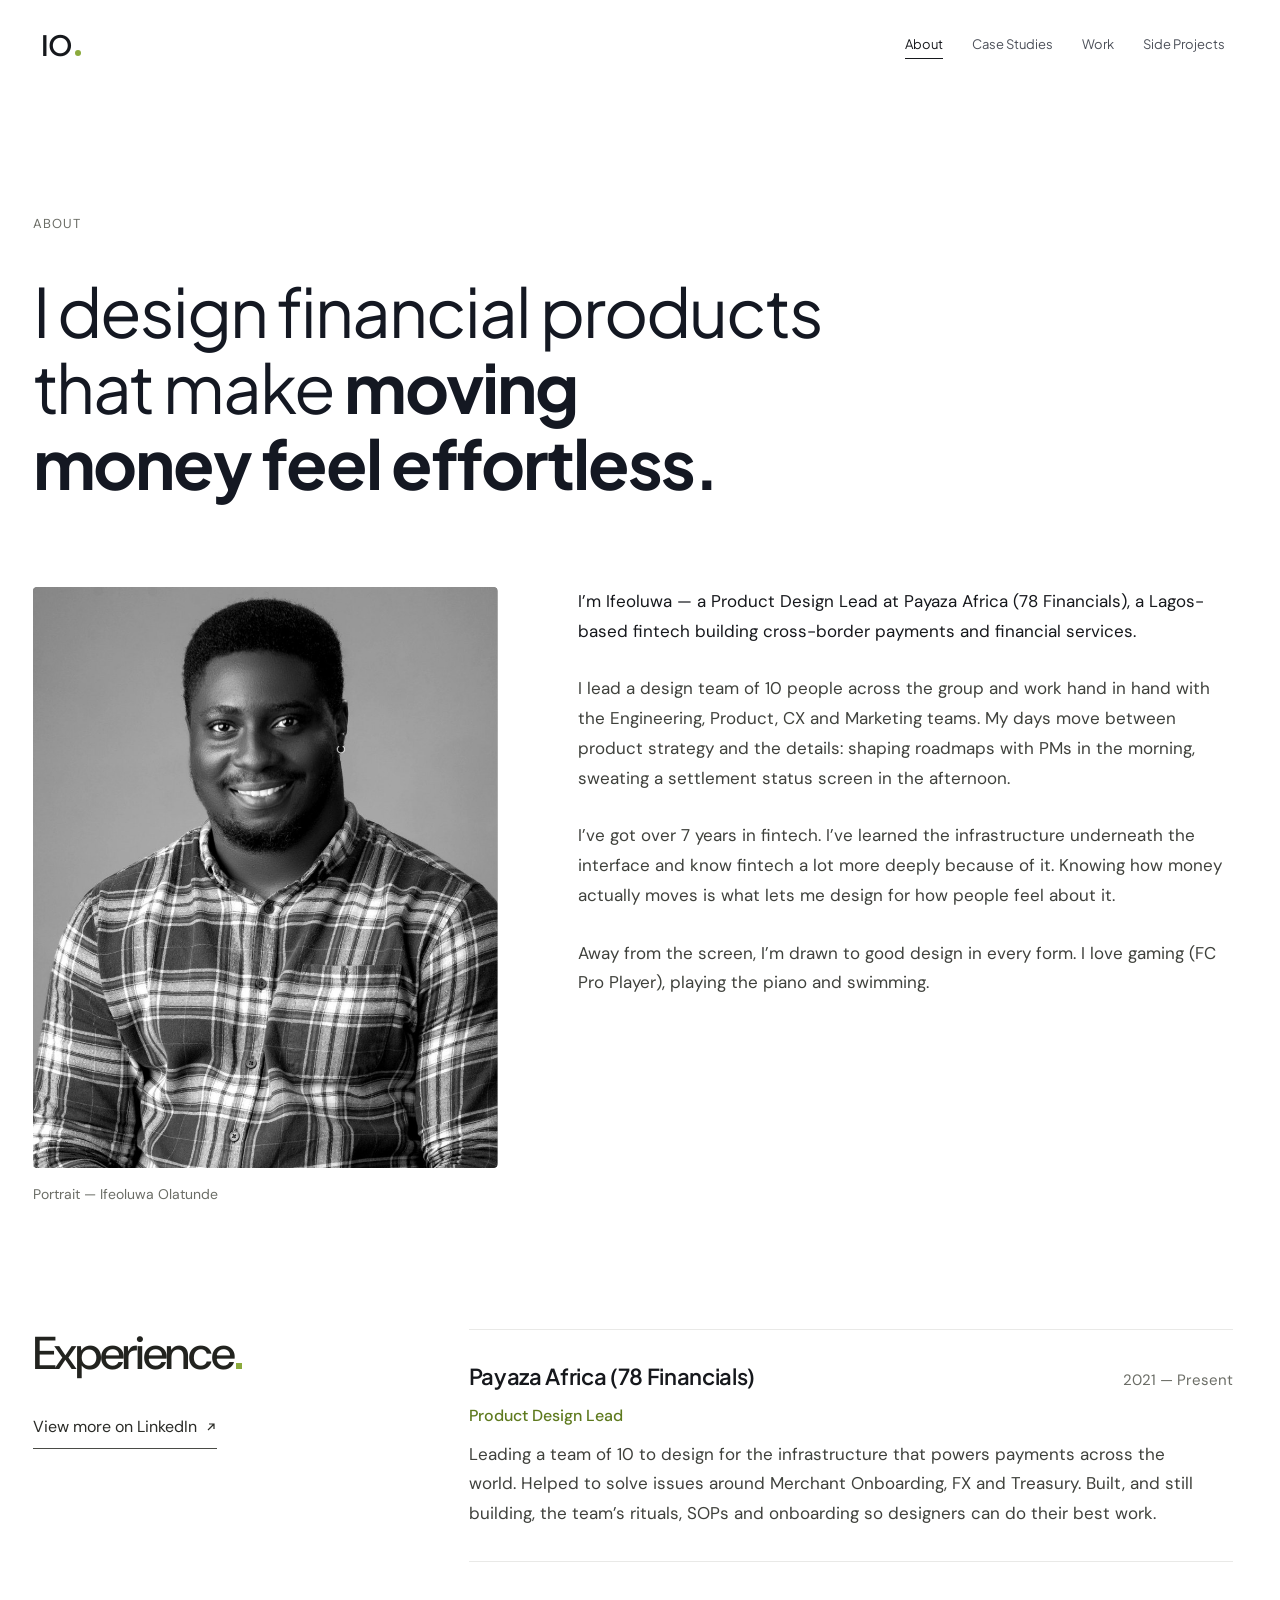
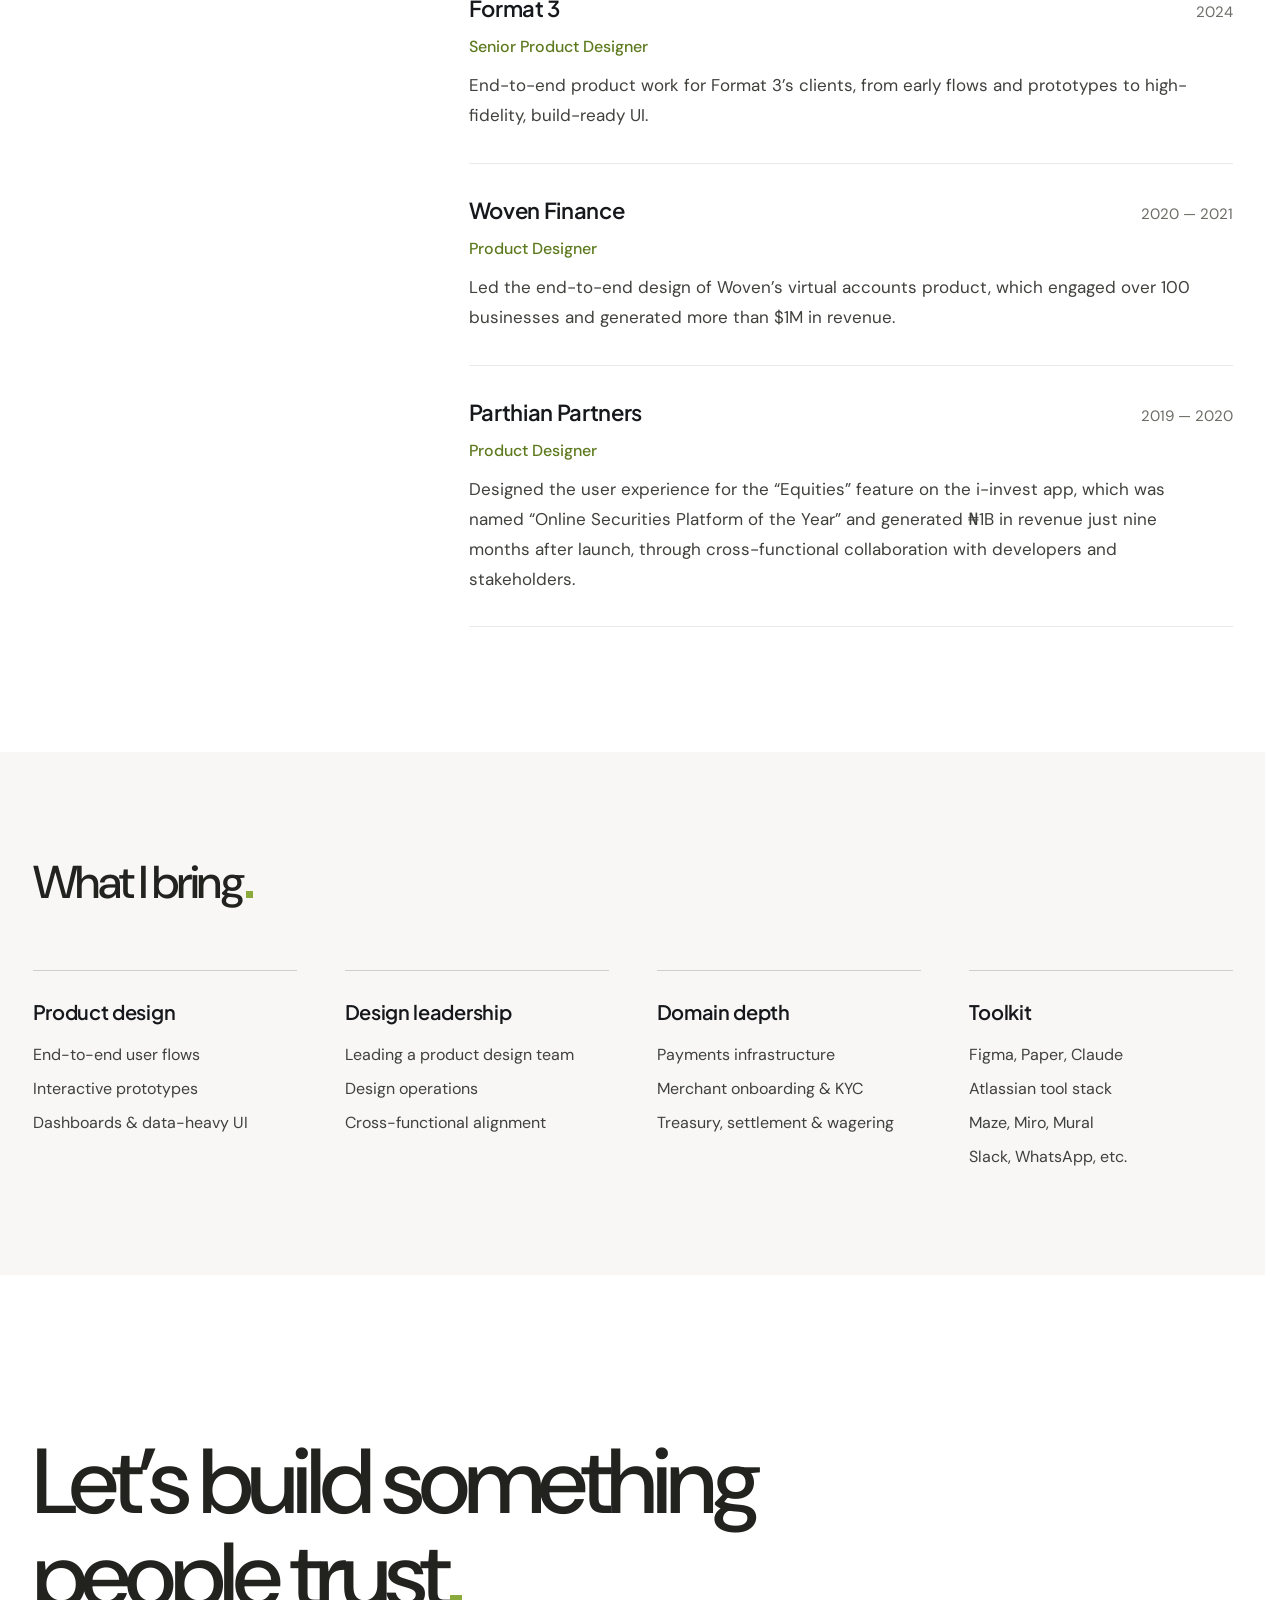
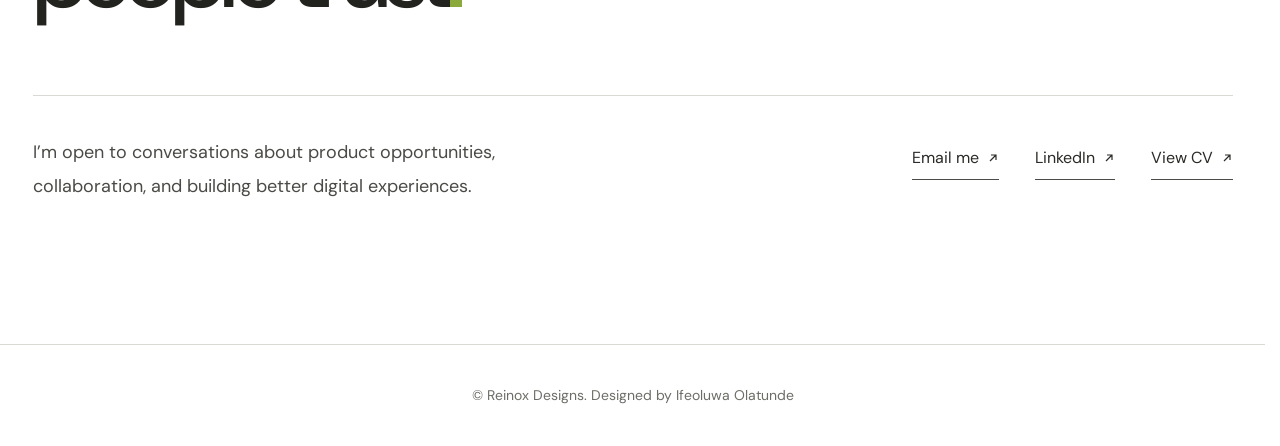
==== about.html @ 4055df5a "Menu icon as SVG so both lines render at the same weight Co-Authored-By: Claude Opus 5.5 <noreply@an" ====
<!doctype html>
<html lang="en">
<head>
<meta charset="utf-8">
<meta name="viewport" content="width=device-width, initial-scale=1, viewport-fit=cover">
<title>About · Ifeoluwa Olatunde</title>
<meta name="description" content="Ifeoluwa Olatunde is a Product Design Lead at Payaza Africa in Lagos, designing payments, onboarding, FX and treasury products.">
<meta name="theme-color" content="#FFFFFF">
<meta property="og:title" content="About · Ifeoluwa Olatunde">
<meta property="og:description" content="Ifeoluwa Olatunde is a Product Design Lead at Payaza Africa in Lagos, designing payments, onboarding, FX and treasury products.">
<link rel="icon" href="data:image/svg+xml,%3Csvg xmlns='http://www.w3.org/2000/svg' viewBox='0 0 64 64'%3E%3Crect width='64' height='64' rx='14' fill='%2316181C'/%3E%3Ctext x='11' y='43' font-family='Arial,sans-serif' font-weight='700' font-size='28' fill='%23FAFAF8'%3EIO%3C/text%3E%3Ccircle cx='52' cy='40' r='4' fill='%238BAA3C'/%3E%3C/svg%3E">
<script src="/assets/pt.js"></script>
<script>
/* Motion is opt-in: the page is fully visible without it. */
(function () {
  var r = document.documentElement;
  if (!(window.matchMedia && matchMedia('(prefers-reduced-motion: reduce)').matches)) r.classList.add('anim');
  setTimeout(function () { if (!r.classList.contains('ready')) r.classList.remove('anim'); }, 6000);
})();
</script>
<link rel="preconnect" href="https://fonts.googleapis.com">
<link rel="stylesheet" href="https://fonts.googleapis.com/css2?family=DM+Sans:opsz,wght@9..40,400;9..40,500;9..40,600&amp;family=Plus+Jakarta+Sans:wght@400;500;600;700&amp;display=swap">
<link rel="stylesheet" href="/assets/site.css">
<link rel="stylesheet" href="/assets/menu.css">
<script src="/assets/links.js" defer></script>
<script src="/assets/site.js" defer></script>
<script src="/assets/menu.js" defer></script>
</head>
<body>
<header class="hdr sec" id="hdr">
  <div class="hdr-in">
    <a class="logo" href="/" aria-label="Ifeoluwa Olatunde, home" data-h style="--i:0">IO<i></i></a>
    <nav class="nav" aria-label="Primary">
      <a href="/about" aria-current="page" data-h style="--i:1">About</a>
      <a href="/case-studies" data-h style="--i:2">Case Studies</a>
      <a href="/#experience" data-h style="--i:3">Work</a>
      <a href="#side-projects" data-soon data-h style="--i:4">Side Projects</a>
    </nav>
    <button class="menu-btn" type="button" aria-label="Open menu" data-h style="--i:5"><svg class="menu-btn-i" viewBox="0 0 22 10" aria-hidden="true"><path class="l1" d="M0 1h22"/><path class="l2" d="M8 9h14"/></svg></button>
  </div>
</header>

<main>
  <section class="page-hero sec" data-r data-hero>
    <div class="wrap">
      <p class="eyebrow r-up">About</p>
      <h1 class="split" style="--d:150ms">I design financial products that make <strong>moving money feel effortless.</strong></h1>
    </div>
  </section>

  <section class="bio sec">
    <div class="wrap bio-in">
      <figure class="portrait" data-r>
        <div class="wipe"><span class="wipe-in"><img data-par src="/assets/portrait.jpg" width="930" height="1162" alt="Black and white portrait of Ifeoluwa Olatunde smiling, wearing a plaid shirt"></span></div>
        <figcaption class="r-up" style="--d:500ms">Portrait — Ifeoluwa Olatunde</figcaption>
      </figure>
      <div class="bio-txt" data-r>
        <p class="r-up" style="--d:100ms">I’m Ifeoluwa — a Product Design Lead at Payaza Africa (78 Financials), a Lagos-based fintech building cross-border payments and financial services.</p>
        <p class="r-up" style="--d:200ms">I lead a design team of 10 people across the group and work hand in hand with the Engineering, Product, CX and Marketing teams. My days move between product strategy and the details: shaping roadmaps with PMs in the morning, sweating a settlement status screen in the afternoon.</p>
        <p class="r-up" style="--d:300ms">I’ve got over 7 years in fintech. I’ve learned the infrastructure underneath the interface and know fintech a lot more deeply because of it. Knowing how money actually moves is what lets me design for how people feel about it.</p>
        <p class="r-up" style="--d:400ms">Away from the screen, I’m drawn to good design in every form. I love gaming (FC Pro Player), playing the piano and swimming.</p>
      </div>
    </div>
  </section>

  <section class="xp sec" id="experience">
    <div class="wrap xp-in" data-r>
      <div class="xp-side">
        <h2 class="title split">Experience<span class="sq pop keep"></span></h2>
        <span class="r-up" style="--d:200ms"><a class="lnk" data-link="linkedin" href="https://www.linkedin.com/" target="_blank" rel="noopener">View more on LinkedIn <span class="arr" aria-hidden="true"><svg viewBox="0 0 12 12" fill="none" stroke="currentColor" stroke-width="1.2"><path d="M3 9L9 3M4 3h5v5"/></svg><svg viewBox="0 0 12 12" fill="none" stroke="currentColor" stroke-width="1.2"><path d="M3 9L9 3M4 3h5v5"/></svg></span></a></span>
      </div>
      <ol class="xp-roles">
        <li class="xp-role"><div class="rule"></div>
          <div class="xp-role-in r-up" style="--d:120ms">
            <div class="xp-head"><h3>Payaza Africa (78 Financials)</h3><time>2021 — Present</time></div>
            <p class="as">Product Design Lead</p>
            <p>Leading a team of 10 to design for the infrastructure that powers payments across the world. Helped to solve issues around Merchant Onboarding, FX and Treasury. Built, and still building, the team’s rituals, SOPs and onboarding so designers can do their best work.</p>
          </div>
        </li>
        <li class="xp-role"><div class="rule" style="--d:110ms"></div>
          <div class="xp-role-in r-up" style="--d:230ms">
            <div class="xp-head"><h3>Format 3</h3><time>2024</time></div>
            <p class="as">Senior Product Designer</p>
            <p>End-to-end product work for Format 3’s clients, from early flows and prototypes to high-fidelity, build-ready UI.</p>
          </div>
        </li>
        <li class="xp-role"><div class="rule" style="--d:220ms"></div>
          <div class="xp-role-in r-up" style="--d:340ms">
            <div class="xp-head"><h3>Woven Finance</h3><time>2020 — 2021</time></div>
            <p class="as">Product Designer</p>
            <p>Led the end-to-end design of Woven’s virtual accounts product, which engaged over 100 businesses and generated more than $1M in revenue.</p>
          </div>
        </li>
        <li class="xp-role"><div class="rule" style="--d:330ms"></div>
          <div class="xp-role-in r-up" style="--d:450ms">
            <div class="xp-head"><h3>Parthian Partners</h3><time>2019 — 2020</time></div>
            <p class="as">Product Designer</p>
            <p>Designed the user experience for the “Equities” feature on the i-invest app, which was named “Online Securities Platform of the Year” and generated ₦1B in revenue just nine months after launch, through cross-functional collaboration with developers and stakeholders.</p>
          </div>
          <div class="rule" style="--d:440ms"></div>
        </li>
      </ol>
    </div>
  </section>

  <section class="bring sec">
    <div class="wrap bring-in">
      <div data-r><h2 class="title split">What I bring<span class="sq pop keep"></span></h2></div>
      <div class="bring-grid" data-r>
        <div class="bring-col">
          <div class="rule"></div>
          <h3 class="r-up" style="--d:150ms">Product design</h3>
          <ul class="r-up" style="--d:220ms"><li>End-to-end user flows</li><li>Interactive prototypes</li><li>Dashboards &amp; data-heavy UI</li></ul>
        </div>
        <div class="bring-col">
          <div class="rule" style="--d:120ms"></div>
          <h3 class="r-up" style="--d:270ms">Design leadership</h3>
          <ul class="r-up" style="--d:340ms"><li>Leading a product design team</li><li>Design operations</li><li>Cross-functional alignment</li></ul>
        </div>
        <div class="bring-col">
          <div class="rule" style="--d:240ms"></div>
          <h3 class="r-up" style="--d:390ms">Domain depth</h3>
          <ul class="r-up" style="--d:460ms"><li>Payments infrastructure</li><li>Merchant onboarding &amp; KYC</li><li>Treasury, settlement &amp; wagering</li></ul>
        </div>
        <div class="bring-col">
          <div class="rule" style="--d:360ms"></div>
          <h3 class="r-up" style="--d:510ms">Toolkit</h3>
          <ul class="r-up" style="--d:580ms"><li>Figma, Paper, Claude</li><li>Atlassian tool stack</li><li>Maze, Miro, Mural</li><li>Slack, WhatsApp, etc.</li></ul>
        </div>
      </div>
    </div>
  </section>
</main>

<footer>
  <section class="foot sec" id="contact" data-r>
    <div class="wrap">
      <h2 class="split">Let’s build something people trust<span class="sq pop keep" style="--d:700ms"></span></h2>
      <div class="rule" style="--d:300ms"></div>
      <div class="foot-row">
        <p class="r-up" style="--d:450ms">I’m open to conversations about product opportunities, collaboration, and building better digital experiences.</p>
        <div class="foot-links">
          <span class="r-up" style="--d:520ms"><a class="lnk" data-link="email" href="#contact">Email me <span class="arr" aria-hidden="true"><svg viewBox="0 0 12 12" fill="none" stroke="currentColor" stroke-width="1.2"><path d="M3 9L9 3M4 3h5v5"/></svg><svg viewBox="0 0 12 12" fill="none" stroke="currentColor" stroke-width="1.2"><path d="M3 9L9 3M4 3h5v5"/></svg></span></a></span>
          <span class="r-up" style="--d:590ms"><a class="lnk" data-link="linkedin" href="https://www.linkedin.com/" target="_blank" rel="noopener">LinkedIn <span class="arr" aria-hidden="true"><svg viewBox="0 0 12 12" fill="none" stroke="currentColor" stroke-width="1.2"><path d="M3 9L9 3M4 3h5v5"/></svg><svg viewBox="0 0 12 12" fill="none" stroke="currentColor" stroke-width="1.2"><path d="M3 9L9 3M4 3h5v5"/></svg></span></a></span>
          <span class="r-up" style="--d:660ms"><a class="lnk" data-link="cv" href="#contact">View CV <span class="arr" aria-hidden="true"><svg viewBox="0 0 12 12" fill="none" stroke="currentColor" stroke-width="1.2"><path d="M3 9L9 3M4 3h5v5"/></svg><svg viewBox="0 0 12 12" fill="none" stroke="currentColor" stroke-width="1.2"><path d="M3 9L9 3M4 3h5v5"/></svg></span></a></span>
        </div>
      </div>
    </div>
  </section>
  <p class="credit sec">© Reinox Designs. Designed by Ifeoluwa Olatunde</p>
</footer>

<div class="cursor" id="cursor" aria-hidden="true"><span></span></div>
<div class="toast" id="toast" role="status" aria-live="polite"></div>
</body>
</html>
---- assets/site.css ----
/* Shared styles for the inner pages (About, Case studies, case study pages).
   Same tokens, type and motion language as the home page. */
:root {
  --bg: #FFFFFF;
  --band: #F8F7F5;
  --band-warm: #F1F0EB;
  --ink: #16181C;
  --ink-hero: #141822;
  --ink-title: #22231F;
  --body: #3F413C;
  --body-soft: #4A4B46;
  --muted: #6B6D66;
  --quiet: #8A8C85;
  --nav: #4B4F58;
  --link: #2A2B27;
  --rule: #DEDDD8;
  --rule-faint: #EEEDEA;
  --rule-soft: #E9E9E7;
  --rule-band: #CFCEC8;
  --rule-foot: #DAD9D4;
  --accent: #8BAA3C;
  --accent-ink: #5E7A1E;
  --on-ink: #FAFAF8;
  --dark: #1C1D1A;
  --dark-text: #F3F2EC;
  --dark-muted: #B7B6AF;
  --dark-accent: #C9D8A0;

  --f-display: 'Plus Jakarta Sans', 'Helvetica Neue', Arial, sans-serif;
  --f-text: 'DM Sans', 'Helvetica Neue', Arial, sans-serif;

  --expo: cubic-bezier(.16, 1, .3, 1);
  --inout: cubic-bezier(.76, 0, .24, 1);
  --g: 16px;
  color-scheme: light;
}
@media (min-width: 720px) { :root { --g: 32px; } }

:root { padding-top: env(safe-area-inset-top, 0px); padding-bottom: env(safe-area-inset-bottom, 0px); }
*, *::before, *::after { box-sizing: border-box; }
html { scroll-behavior: smooth; scrollbar-gutter: stable; }
body {
  margin: 0;
  background: var(--bg);
  color: var(--ink);
  font-family: var(--f-text);
  font-size: 16px;
  line-height: 1.5;
  -webkit-font-smoothing: antialiased;
  text-rendering: optimizeLegibility;
}
body::before {
  content: ""; position: fixed; inset: 0 0 auto; height: env(safe-area-inset-top, 0px);
  z-index: 30; background: var(--bg);
}
img { max-width: 100%; }
[hidden] { display: none !important; }
a { color: inherit; text-decoration: none; }
p, h1, h2, h3, h4, ol, ul, figure, blockquote { margin: 0; }
ol, ul { padding: 0; list-style: none; }
:focus-visible { outline: 2px solid var(--accent-ink); outline-offset: 4px; border-radius: 2px; }

.sec {
  padding-left: max(var(--g), env(safe-area-inset-left, 0px));
  padding-right: max(var(--g), env(safe-area-inset-right, 0px));
}
.wrap { max-width: 1200px; margin-inline: auto; }
.eyebrow { font-size: 13px; letter-spacing: .08em; text-transform: uppercase; color: var(--muted); }
.sq { display: inline-block; width: .14em; height: .14em; margin-left: .05em; background: var(--accent); }

/* ───────── Reveal system (only when motion is on) ───────── */
.r-up { transition: opacity .9s ease var(--d, 0ms), transform 1.1s var(--expo) var(--d, 0ms); }
html.anim [data-r]:not(.in) .r-up,
html.anim .r-up[data-r]:not(.in) { opacity: 0; transform: translateY(28px); }

.rule { height: 1px; background: var(--rule); transform-origin: 0 50%; transition: transform 1.3s var(--inout) var(--d, 0ms); }
html.anim [data-r]:not(.in) .rule,
html.anim .rule[data-r]:not(.in) { transform: scaleX(0); }

.w { display: inline-block; overflow: hidden; vertical-align: top; padding: 0 .07em .16em 0; margin: 0 -.07em -.16em 0; }
.wi { display: inline-block; transition: transform 1.15s var(--expo); transition-delay: calc(var(--l, 0) * var(--st, 90ms) + var(--d, 0ms)); }
html.anim [data-r]:not(.in) .wi { transform: translateY(115%); }
.wi .sq { vertical-align: baseline; }

.pop { transition: transform .7s var(--expo) var(--d, 600ms); }
html.anim [data-r]:not(.in) .pop { transform: scale(0) rotate(-90deg); }

/* images wipe open from the top, then drift slightly as you scroll */
.wipe { position: relative; overflow: hidden; border-radius: 4px; clip-path: inset(0 0 0 0 round 4px); transition: clip-path 1.3s var(--inout) var(--d, 0ms); }
.wipe > .wipe-in { display: block; transition: transform 1.6s var(--expo) var(--d, 0ms); }
.wipe img { display: block; width: 100%; height: auto; }
html.anim [data-r]:not(.in) .wipe, html.anim .wipe[data-r]:not(.in) { clip-path: inset(0 0 100% 0 round 4px); }
html.anim [data-r]:not(.in) .wipe > .wipe-in, html.anim .wipe[data-r]:not(.in) > .wipe-in { transform: scale(1.12); }

/* ───────── Links ───────── */
.lnk {
  position: relative; display: inline-flex; align-items: center; gap: 8px;
  padding: 10px 0; font-size: 16px; color: var(--link);
}
.lnk::after {
  content: ""; position: absolute; left: 0; right: 0; bottom: 0; height: 1px;
  background: #4A4B46; transform-origin: 100% 50%;
}
.arr { position: relative; display: inline-block; width: 12px; height: 12px; overflow: hidden; flex: none; }
.arr svg { position: absolute; inset: 0; width: 12px; height: 12px; transition: transform .45s var(--expo); }
.arr svg + svg { transform: translate(-110%, 110%); }
@media (hover: hover) {
  .lnk:hover::after { animation: redraw .7s var(--inout); }
  .lnk:hover .arr svg:first-child { transform: translate(110%, -110%); }
  .lnk:hover .arr svg + svg { transform: none; }
}
@keyframes redraw {
  0% { transform: scaleX(1); transform-origin: 100% 50%; }
  45% { transform: scaleX(0); transform-origin: 100% 50%; }
  46% { transform: scaleX(0); transform-origin: 0 50%; }
  100% { transform: scaleX(1); transform-origin: 0 50%; }
}
.back { display: inline-flex; align-items: center; gap: 8px; padding: 10px 0; font-size: 15px; color: var(--body-soft); transition: color .3s; }
.back svg { width: 14px; height: 14px; transition: transform .5s var(--expo); }
.back:hover { color: var(--ink); }
.back:hover svg { transform: translateX(-4px); }

/* ───────── Header ───────── */
.hdr {
  position: sticky; top: env(safe-area-inset-top, 0px); z-index: 20;
  background: var(--bg); transition: transform .6s var(--expo), box-shadow .4s ease;
}
.hdr.is-floating { box-shadow: 0 1px 0 var(--rule-faint), 0 12px 32px -20px rgba(22, 24, 28, .18); }
.hdr.is-hidden { transform: translateY(-102%); }
.hdr-in {
  max-width: 1184px; margin-inline: auto; padding-block: 20px;
  display: flex; align-items: center; justify-content: space-between; gap: 12px 24px;
}
.logo {
  display: inline-flex; align-items: baseline; gap: 3px; padding: 8px 0;
  font: 600 28px/1.2 var(--f-display); letter-spacing: -.02em; color: var(--ink);
}
.logo i { width: 6px; height: 6px; border-radius: 50%; background: var(--accent); transition: transform .5s var(--expo); }
.logo:hover i { transform: scale(1.7); }
.nav { display: flex; gap: clamp(14px, 2.25vw, 32px); font: 400 13px/1.5 var(--f-display); }
.nav a { position: relative; padding: 12px 0; color: var(--nav); transition: color .3s; }
.nav a::after {
  content: ""; position: absolute; left: 0; right: 0; bottom: 8px; height: 1px; background: var(--ink);
  transform: scaleX(0); transform-origin: 100% 50%; transition: transform .5s var(--expo);
}
.nav a:hover, .nav a[aria-current] { color: var(--ink); }
.nav a:hover::after, .nav a[aria-current]::after { transform: scaleX(1); transform-origin: 0 50%; }
html.anim .hdr [data-h] { opacity: 0; transform: translateY(-14px); }
html.anim.ready .hdr [data-h] {
  opacity: 1; transform: none;
  transition: opacity .8s ease calc(var(--i) * 70ms + 200ms), transform 1s var(--expo) calc(var(--i) * 70ms + 200ms), color .3s;
}

/* ───────── Shared page pieces ───────── */
.page-hero { padding-block: clamp(72px, 9.7vw, 140px) clamp(56px, 6.7vw, 96px); }
.page-hero h1 {
  max-width: 1040px; margin-top: 40px;
  font: 400 clamp(40px, 5.3vw, 76px)/1.12 var(--f-display); letter-spacing: -.03em; color: var(--ink-hero); text-wrap: balance;
}
.page-hero h1 strong { font-weight: 700; }

.title { font: 500 clamp(36px, 3.6vw, 52px)/1.05 var(--f-text); letter-spacing: -.05em; color: var(--ink-title); }

.two { display: flex; flex-wrap: wrap; gap: 24px 64px; }
.two > .lab { flex: 1 1 260px; max-width: 340px; display: flex; flex-direction: column; gap: 12px; }
.two > .con { flex: 1 1 560px; max-width: 796px; min-width: 0; margin-left: auto; display: flex; flex-direction: column; gap: 28px; }
.lab .n { font-size: 14px; color: var(--muted); }
.lab h2 { font: 500 clamp(26px, 2.25vw, 32px)/1.12 var(--f-text); letter-spacing: -.035em; color: var(--ink-title); }
.lab .sub { font-size: 15px; color: var(--muted); }
.lead { font: 400 clamp(23px, 2.25vw, 32px)/1.32 var(--f-display); letter-spacing: -.025em; color: var(--ink); text-wrap: pretty; }
.lead strong { font-weight: 700; }
.lead.big { font-size: clamp(28px, 2.8vw, 40px); line-height: 1.22; }
.lead.mid { font-size: clamp(22px, 1.95vw, 28px); }
.copy { font-size: clamp(17px, 1.32vw, 19px); line-height: 1.72; color: var(--body); text-wrap: pretty; }

/* ───────── Footer ───────── */
.foot { padding-block: clamp(110px, 12.5vw, 180px) clamp(96px, 11vw, 160px); scroll-margin-top: 0; }
.foot h2 { max-width: 15ch; font: 500 clamp(44px, 7.2vw, 104px)/1.02 var(--f-text); letter-spacing: -.055em; color: var(--ink-title); text-wrap: balance; --st: 70ms; }
.foot h2 .sq { width: .13em; height: .13em; }
.foot .rule { background: var(--rule-foot); margin-top: 72px; }
.foot-row { display: flex; flex-wrap: wrap; justify-content: space-between; gap: 28px 32px; padding-top: 40px; }
.foot-row > p { max-width: 500px; font-size: 18px; line-height: 1.85; color: var(--body-soft); }
.foot-links { display: flex; flex-wrap: wrap; align-items: flex-start; gap: 8px 36px; }
.credit { border-top: 1px solid var(--rule-foot); padding-block: 40px; text-align: center; font-size: 14px; color: var(--muted); }

/* ───────── Cursor badge, toast, lightbox ───────── */
.cursor {
  position: fixed; left: 0; top: 0; z-index: 40; pointer-events: none;
  width: 92px; height: 92px; margin: -46px 0 0 -46px; border-radius: 50%;
  display: grid; place-items: center; text-align: center; padding: 10px;
  background: var(--ink); color: var(--on-ink); font-size: 13px; line-height: 1.2; letter-spacing: .01em;
  transform: translate3d(var(--x, -200px), var(--y, -200px), 0) scale(var(--s, 0));
  will-change: transform;
}
@media not (hover: hover) { .cursor { display: none; } }
.toast {
  position: fixed; left: 50%; bottom: calc(28px + env(safe-area-inset-bottom, 0px)); z-index: 50;
  padding: 12px 18px; border-radius: 999px; background: var(--ink); color: var(--on-ink); font-size: 14px; white-space: nowrap;
  transform: translate(-50%, 24px); opacity: 0; pointer-events: none;
  transition: transform .6s var(--expo), opacity .4s ease;
}
.toast.on { transform: translate(-50%, 0); opacity: 1; }

[data-zoom] { cursor: zoom-in; }
.lb {
  position: fixed; inset: 0; z-index: 90; display: grid; place-items: center; padding: max(16px, 4vw);
  background: rgba(20, 13, 31, 0); cursor: zoom-out; transition: background .5s ease;
}
.lb.on { background: rgba(20, 13, 31, .9); }
.lb img { display: block; max-width: 100%; max-height: 100%; width: auto; height: auto; border-radius: 4px; box-shadow: 0 40px 80px -30px rgba(0, 0, 0, .5); }
.lb-x {
  position: fixed; top: max(16px, env(safe-area-inset-top, 0px)); right: 16px; width: 44px; height: 44px; border: 0; border-radius: 50%;
  background: rgba(255, 255, 255, .12); color: #fff; cursor: pointer; display: grid; place-items: center; opacity: 0; transition: opacity .4s ease .2s;
}
.lb.on .lb-x { opacity: 1; }

/* ───────── About ───────── */
.bio { padding-bottom: clamp(88px, 9.7vw, 140px); }
.bio-in { display: flex; flex-wrap: wrap; align-items: flex-start; gap: 48px 80px; }
.portrait { flex: 0 1 465px; min-width: 0; display: flex; flex-direction: column; gap: 16px; }
.portrait .wipe { aspect-ratio: 465 / 581; background: #8E8E8E; }
.portrait .wipe-in { height: 100%; }
.portrait .wipe img { height: 100%; object-fit: cover; transform: translate3d(0, var(--py, 0px), 0) scale(1.06); will-change: transform; }
.portrait figcaption { font-size: 14px; color: var(--muted); }
.bio-txt { flex: 1 1 420px; max-width: 655px; min-width: 0; display: flex; flex-direction: column; gap: 28px; }
.bio-txt p { font-size: clamp(17px, 1.32vw, 19px); line-height: 1.75; color: var(--body); text-wrap: pretty; }
.bio-txt p:first-child { color: var(--ink); }

.xp { padding-bottom: clamp(88px, 9.7vw, 140px); }
.xp-in { display: flex; flex-wrap: wrap; gap: 32px 64px; }
.xp-side { flex: 1 1 300px; max-width: 372px; display: flex; flex-direction: column; align-items: flex-start; gap: 28px; }
.xp-roles { flex: 2 1 560px; min-width: 0; max-width: 764px; margin-left: auto; }
.xp-role .rule { background: var(--rule-soft); }
.xp-role-in { display: flex; flex-direction: column; gap: 12px; padding-block: 32px; }
.xp-head { display: flex; flex-wrap: wrap; align-items: baseline; justify-content: space-between; gap: 4px 24px; }
.xp-head h3 { font: 600 22px/1.3 var(--f-display); letter-spacing: -.015em; color: var(--ink); transition: transform .6s var(--expo); }
.xp-head time { font-size: 15px; color: var(--muted); font-variant-numeric: tabular-nums; transition: color .3s; }
.xp-role .as { font-size: 16px; font-weight: 500; color: var(--accent-ink); }
.xp-role p:last-child { font-size: 17px; line-height: 1.75; color: var(--body); max-width: 62ch; }
@media (hover: hover) {
  .xp-role:hover .xp-head h3 { transform: translateX(8px); }
  .xp-role:hover time { color: var(--ink); }
}

.bring { background: var(--band); padding-block: clamp(88px, 8.3vw, 120px); }
.bring-in { display: flex; flex-direction: column; gap: 64px; }
.bring-grid { display: grid; grid-template-columns: repeat(auto-fit, minmax(220px, 1fr)); gap: 40px 48px; }
.bring-col { position: relative; display: flex; flex-direction: column; gap: 18px; }
.bring-col .rule { background: var(--rule-band); margin-bottom: 10px; }
.bring-col::before {
  content: ""; position: absolute; left: 0; top: 0; width: 100%; height: 1px; background: var(--ink); z-index: 1;
  transform: scaleX(0); transform-origin: 100% 50%; transition: transform .7s var(--expo);
}
@media (hover: hover) { .bring-col:hover::before { transform: scaleX(1); transform-origin: 0 50%; } }
.bring-col h3 { font: 600 20px/1.3 var(--f-display); letter-spacing: -.015em; }
.bring-col ul { display: flex; flex-direction: column; gap: 10px; font-size: 16px; color: var(--body); }

/* ───────── Case studies index ───────── */
.cs-title { padding-block: clamp(72px, 9.7vw, 140px) clamp(48px, 6.7vw, 96px); }
.cs-title-in { display: flex; flex-wrap: wrap; align-items: flex-end; justify-content: space-between; gap: 28px 64px; }
.cs-title h1 { font: 500 clamp(56px, 8.9vw, 128px)/.95 var(--f-text); letter-spacing: -.06em; color: var(--ink-title); }
.cs-title h1 .sq { width: .13em; height: .13em; }
.cs-title-in > p { flex: 0 1 420px; max-width: 460px; font-size: 18px; line-height: 1.7; color: var(--body-soft); padding-bottom: .6em; }

.cs-list { padding-bottom: 80px; }
.cs-item { padding-bottom: 72px; }
.cs-item > .rule { margin-bottom: 48px; }
.cs-vis { position: relative; display: block; aspect-ratio: 1200 / 460; background: var(--tint, #EEE); }
.cs-vis img { width: 100%; height: 100%; object-fit: cover; transform: translate3d(0, var(--py, 0px), 0) scale(1.06); will-change: transform; }
.cs-vis .wipe-in { height: 100%; }
@media (hover: hover) { .cs-vis:hover > .wipe-in { transform: scale(1.035); } }
.cs-row { display: flex; flex-wrap: wrap; gap: 24px 64px; padding-top: 40px; }
.cs-num { flex: 0 0 auto; width: 64px; font: 400 18px/1.5 var(--f-display); color: var(--muted); }
.cs-main { flex: 1 1 420px; max-width: 667px; min-width: 0; display: flex; flex-direction: column; align-items: flex-start; gap: 16px; }
.cs-main h2 { font: 600 clamp(28px, 2.8vw, 40px)/1.15 var(--f-display); letter-spacing: -.03em; color: var(--ink); text-wrap: balance; }
.cs-main h2 a { background: linear-gradient(currentColor, currentColor) 0 100% / 0 1px no-repeat; transition: background-size .6s var(--expo); }
.cs-item:hover .cs-main h2 a { background-size: 100% 1px; }
.cs-main > p { font-size: 17px; line-height: 1.75; color: var(--body); max-width: 60ch; }
.cs-main > span { padding-top: 8px; }
.meta { display: grid; grid-template-columns: repeat(2, minmax(0, 1fr)); gap: 20px 24px; flex: 0 1 341px; min-width: 0; margin-left: auto; align-content: start; }
.meta div { display: flex; flex-direction: column; gap: 4px; font-size: 15px; }
.meta dt { color: var(--muted); }
.meta dd { margin: 0; color: var(--ink); }
@media (max-width: 899px) { .cs-num { width: auto; flex-basis: 100%; } .meta { margin-left: 0; flex-basis: 100%; grid-template-columns: repeat(auto-fit, minmax(140px, 1fr)); } }

/* ───────── Case study pages ───────── */
.cs-hero { padding-block: 72px; }
.cs-hero-in { display: flex; flex-direction: column; gap: 40px; }
.cs-hero-txt { display: flex; flex-direction: column; gap: 40px; padding-top: 40px; }
.cs-hero h1 { max-width: 20ch; font: 400 clamp(38px, 5vw, 72px)/1.12 var(--f-display); letter-spacing: -.03em; color: var(--ink-hero); text-wrap: balance; }
.cs-hero h1 strong { font-weight: 700; }
.cs-meta { display: grid; grid-template-columns: repeat(4, minmax(0, 1fr)); gap: 24px 48px; padding-top: 32px; }
.cs-meta div { display: flex; flex-direction: column; gap: 6px; }
.cs-meta dt { font-size: 14px; color: var(--muted); }
.cs-meta dd { margin: 0; font-size: 16px; line-height: 1.6; color: var(--ink); }
@media (max-width: 899px) { .cs-meta { grid-template-columns: repeat(2, minmax(0, 1fr)); } }

.blk { padding-block: 0 clamp(80px, 8.3vw, 120px); }
.blk.band { background: var(--band-warm); padding-block: clamp(80px, 8.3vw, 120px); }
.blk.pad-top { padding-top: clamp(80px, 8.3vw, 120px); }
.blk-in { display: flex; flex-direction: column; gap: clamp(40px, 4vw, 56px); }
.blk-in.wide-gap { gap: clamp(48px, 5vw, 80px); }

figure.fig { display: flex; flex-direction: column; gap: 24px; }
figure.fig figcaption { max-width: 680px; font-size: 17px; line-height: 1.7; color: var(--body-soft); }
figure.fig .wipe { background: #140D1F; }
.figs-2 { display: grid; grid-template-columns: repeat(2, minmax(0, 1fr)); gap: 48px 32px; align-items: start; }
@media (max-width: 760px) { .figs-2 { grid-template-columns: 1fr; } }

/* numbers */
.nums { display: flex; flex-direction: column; gap: 16px; padding-top: 24px; }
.num-row { display: flex; flex-wrap: wrap; align-items: center; justify-content: space-between; gap: 16px 32px; padding-block: 24px; }
.num-row .rule { flex-basis: 100%; }
.num { display: flex; flex-direction: column; gap: 8px; }
.num b { font: 600 clamp(44px, 3.9vw, 56px)/1 var(--f-display); letter-spacing: -.035em; color: var(--ink); font-variant-numeric: tabular-nums; }
.num span { font-size: 15px; color: var(--body-soft); }
.flags { display: flex; }
.flags img { width: 256px; height: 40px; }
.nums-list > li > .rule { background: var(--rule-soft); }

/* dark callouts */
.hmw { display: flex; flex-direction: column; gap: 12px; padding: 32px 36px; border-radius: 4px; background: var(--dark); }
.hmw p:first-child { font-size: 13px; color: var(--dark-accent); letter-spacing: .02em; }
.hmw p:last-child { font: 400 clamp(19px, 1.55vw, 22px)/1.45 var(--f-display); letter-spacing: -.01em; color: var(--dark-text); }

.quote { max-width: 1000px; font: 400 clamp(28px, 2.8vw, 40px)/1.3 var(--f-display); letter-spacing: -.03em; color: var(--ink); text-wrap: balance; }
.quote strong { font-weight: 700; }

/* settlement lifecycle (hero visual) */
.life { display: flex; flex-direction: column; gap: 56px; padding: clamp(32px, 5.6vw, 80px); border-radius: 4px; background: #140D1F; color: #EDE6F7; }
.life > p { font-size: 13px; color: #B9AACF; letter-spacing: .02em; }
.life > p:last-child { max-width: 640px; font-size: 17px; line-height: 1.7; letter-spacing: 0; }
.states { display: flex; flex-wrap: wrap; align-items: center; gap: 16px; }
.st {
  position: relative; padding: 14px 22px; border-radius: 999px; border: 1px solid #5B4A75;
  font: 600 clamp(17px, 1.7vw, 24px)/1.15 var(--f-display); letter-spacing: -.02em; color: #EDE6F7;
  transition: background-color .6s var(--expo), color .6s var(--expo), border-color .6s var(--expo), transform .6s var(--expo);
}
.st.done { background: #2A1D3D; border-color: #2A1D3D; }
.st.on { background: #EDE6F7; border-color: #EDE6F7; color: #140D1F; transform: scale(1.04); }
.st.end.on, .st.end.done { background: #9BE07A; border-color: #9BE07A; color: #140D1F; }
.link-l { position: relative; flex: 0 1 48px; min-width: 16px; height: 1px; background: #5B4A75; overflow: hidden; }
.link-l::after { content: ""; position: absolute; inset: 0; background: #EDE6F7; transform: scaleX(0); transform-origin: 0 50%; transition: transform .7s var(--inout); }
.link-l.done::after { transform: none; }
@media (max-width: 640px) { .link-l { display: none; } .states { gap: 10px; } }

/* state model */
.model { display: flex; flex-direction: column; gap: 12px; }
.model-states { display: grid; grid-template-columns: repeat(4, minmax(0, 1fr)); gap: 12px; }
@media (max-width: 899px) { .model-states { grid-template-columns: repeat(2, minmax(0, 1fr)); } }
@media (max-width: 520px) { .model-states { grid-template-columns: 1fr; } }
.mcard {
  display: flex; flex-direction: column; gap: 10px; padding: 24px; border-radius: 4px; background: #FFFFFF; border: 1px solid var(--rule-faint);
  transition: transform .6s var(--expo), box-shadow .6s var(--expo);
}
@media (hover: hover) { .mcard:hover { transform: translateY(-4px); box-shadow: 0 24px 40px -28px rgba(22, 24, 28, .3); } }
.mcard .top { display: flex; justify-content: space-between; align-items: center; font-size: 13px; color: var(--muted); }
.mcard .top svg { width: 20px; height: 20px; color: var(--muted); }
.mcard h3 { font: 600 22px/1.25 var(--f-display); letter-spacing: -.02em; color: var(--ink); }
.mcard p { font-size: 15px; line-height: 1.6; color: var(--body-soft); }
.mcard.fin { background: #E9EDDF; border-color: #E9EDDF; }
.mcard.fin .top, .mcard.fin .top svg { color: #4E5B2A; }
.mcard.fin h3 { color: #2A3412; }
.mcard.fin p { color: #3F4A22; }
.exc { display: flex; flex-wrap: wrap; align-items: center; gap: 12px 20px; padding: 20px 24px; border-radius: 4px; background: #F6EBE0; color: #5A2A12; }
.exc h3 { font: 600 17px/1.3 var(--f-display); }
.exc ul { display: flex; flex-wrap: wrap; gap: 8px; }
.exc li { padding: 6px 12px; border-radius: 999px; background: #FAFAF8; font-size: 14px; }
.exc p { flex: 1 1 280px; font-size: 15px; line-height: 1.55; }

/* decisions */
.decisions > li > .rule { background: var(--rule-soft); }
.dec { display: flex; flex-direction: column; gap: 10px; padding-block: 28px; }
.dec h3 { font: 600 21px/1.3 var(--f-display); letter-spacing: -.015em; color: var(--ink); }
.dec p { font-size: 17px; line-height: 1.75; color: var(--body); }

/* impact / dark summary block */
.dark-blk { display: flex; flex-wrap: wrap; gap: 48px 64px; padding: clamp(32px, 5.6vw, 80px); border-radius: 4px; background: var(--dark); color: var(--dark-text); }
.impact-main { flex: 1 1 420px; max-width: 636px; display: flex; flex-direction: column; gap: 16px; }
.impact-main > p:first-child { font-size: 13px; color: var(--dark-muted); letter-spacing: .02em; }
.impact-big { font: 600 clamp(96px, 12.2vw, 176px)/.95 var(--f-display); letter-spacing: -.05em; font-variant-numeric: tabular-nums; }
.impact-main > p:last-child { font-size: clamp(17px, 1.32vw, 19px); line-height: 1.7; color: var(--dark-accent); max-width: 52ch; }
.impact-side { flex: 1 1 280px; max-width: 340px; margin-left: auto; display: flex; flex-direction: column; gap: 28px; }
.impact-side > div { display: flex; flex-direction: column; gap: 6px; padding-top: 20px; border-top: 1px solid rgba(243, 242, 236, .18); }
.impact-side b { font: 600 40px/1.1 var(--f-display); letter-spacing: -.03em; font-variant-numeric: tabular-nums; }
.impact-side strong { font-size: 15px; font-weight: 500; }
.impact-side p { font-size: 15px; line-height: 1.6; color: var(--dark-muted); }

.changed { flex-direction: column; gap: 56px; }
.changed-head { display: flex; flex-direction: column; gap: 20px; max-width: 880px; }
.changed-head > p { font-size: 13px; color: var(--dark-muted); letter-spacing: .02em; }
.changed-head h2 { font: 500 clamp(30px, 3.35vw, 48px)/1.2 var(--f-display); letter-spacing: -.03em; color: var(--dark-text); text-wrap: balance; }
.changed-head h2 em { font-style: normal; color: var(--dark-accent); }
.changed-grid { display: grid; grid-template-columns: repeat(auto-fit, minmax(240px, 1fr)); gap: 32px 48px; }
.changed-grid > div { display: flex; flex-direction: column; gap: 10px; padding-top: 24px; border-top: 1px solid rgba(243, 242, 236, .18); }
.changed-grid h3 { font: 600 20px/1.3 var(--f-display); letter-spacing: -.015em; }
.changed-grid p { font-size: 16px; line-height: 1.65; color: var(--dark-muted); }

/* next case study */
.next { display: flex; align-items: center; justify-content: space-between; gap: 24px; padding-block: 56px; }
.next-txt { display: flex; flex-direction: column; gap: 10px; }
.next-txt span { font-size: 14px; color: var(--muted); }
.next-txt b { font: 600 clamp(30px, 3.35vw, 48px)/1.15 var(--f-display); letter-spacing: -.035em; color: var(--ink); background: linear-gradient(currentColor, currentColor) 0 100% / 0 2px no-repeat; transition: background-size .7s var(--expo); }
.next svg { width: 40px; height: 40px; flex: none; transition: transform .6s var(--expo); }
@media (hover: hover) { .next:hover .next-txt b { background-size: 100% 2px; } .next:hover svg { transform: translateX(10px); } }

/* compliance hero: stalled pipeline */
.stall { display: flex; justify-content: center; padding: clamp(20px, 5vw, 72px); border-radius: 4px; background: #EFEBE3; }
.pipe { width: 100%; max-width: 760px; display: flex; flex-direction: column; gap: 24px; padding: clamp(20px, 2.2vw, 32px); border-radius: 8px; background: #FAFAF8; box-shadow: 0 30px 60px -40px rgba(58, 46, 28, .35); }
.pipe-head { display: flex; justify-content: space-between; gap: 12px; font-size: 14px; color: #6A5838; }
.pipe-who { display: flex; align-items: center; gap: 16px; }
.pipe-who .av { width: 44px; height: 44px; border-radius: 50%; display: grid; place-items: center; background: #3A2E1C; color: #FAFAF8; font: 600 15px/1 var(--f-display); flex: none; }
.pipe-who b { display: block; font: 600 18px/1.4 var(--f-display); color: var(--ink); }
.pipe-who span { font-size: 14px; color: #6A5838; }
.steps { display: grid; grid-template-columns: repeat(4, minmax(0, 1fr)); gap: 8px; }
.step { display: flex; flex-direction: column; gap: 10px; font-size: 14px; color: #3A2E1C; }
.step i { position: relative; display: block; height: 6px; border-radius: 3px; background: #E3DDD1; overflow: hidden; }
.step i::after { content: ""; position: absolute; inset: 0; border-radius: 3px; background: var(--c, #3A2E1C); transform: scaleX(1); transform-origin: 0 50%; transition: transform .9s var(--inout) var(--d, 0ms); }
html.anim .stall:not(.in) .step i::after { transform: scaleX(0); }
.step.stuck { color: #9A3E1E; font-weight: 600; }
.step.stuck i::after { --c: #C2793E; }
html.anim .stall.in .step.stuck i::after { animation: stuck 1.8s ease-in-out 1.9s infinite; }
@keyframes stuck { 50% { opacity: .35; } }
.step.later { color: #8F8676; }
.step.later i::after { display: none; }
.pipe-alert { padding: 14px 16px; border-radius: 6px; background: #F6EBE0; font-size: 15px; color: #7A3418; transition: opacity .7s ease 2s, transform .9s var(--expo) 2s; }
html.anim .stall:not(.in) .pipe-alert { opacity: 0; transform: translateY(10px); }
@media (max-width: 560px) { .steps { grid-template-columns: repeat(2, minmax(0, 1fr)); gap: 16px 8px; } }

/* how we investigated / what we found */
.sub-h { font-size: 13px; color: var(--muted); letter-spacing: .02em; }
.cards-3 { display: grid; grid-template-columns: repeat(auto-fit, minmax(240px, 1fr)); gap: 24px 32px; }
.icard { display: flex; flex-direction: column; gap: 12px; padding: 28px; border-radius: 4px; background: #FAFAF8; transition: transform .6s var(--expo), box-shadow .6s var(--expo); }
@media (hover: hover) { .icard:hover { transform: translateY(-4px); box-shadow: 0 24px 40px -28px rgba(22, 24, 28, .3); } }
.icard svg { width: 24px; height: 24px; color: var(--ink); }
.icard h3, .find h3 { font: 600 20px/1.3 var(--f-display); letter-spacing: -.015em; color: var(--ink); }
.icard p, .find p { font-size: 16px; line-height: 1.65; color: var(--body); }
.find { display: flex; flex-direction: column; gap: 12px; padding-top: 28px; border-top: 1px solid var(--rule-band); }
.find b { font: 600 48px/1 var(--f-display); letter-spacing: -.04em; color: var(--accent-ink); }

/* risk as layers */
.tiers { display: flex; flex-wrap: wrap; align-items: center; gap: 48px 80px; }
.tier-list { flex: 1 1 380px; min-width: 0; max-width: 560px; }
.tier { display: flex; gap: 20px; padding-block: 28px; cursor: default; transition: opacity .5s ease; }
.tier > i { flex: none; width: 16px; height: 16px; margin-top: 6px; border-radius: 50%; background: var(--c); box-shadow: inset 0 0 0 1px rgba(22, 24, 28, .12); }
.tier div { display: flex; flex-direction: column; gap: 8px; }
.tier h3 { font: 600 22px/1.3 var(--f-display); letter-spacing: -.015em; color: var(--ink); }
.tier p { font-size: 16px; line-height: 1.65; color: var(--body); }
.tier small { font-size: 13px; color: var(--muted); }
.tier-list > li > .rule { background: var(--rule-soft); }
.tier-list.has-on .tier:not(.on) { opacity: .4; }
.rings { position: relative; flex: 0 1 560px; width: 100%; max-width: 560px; aspect-ratio: 1; margin-inline: auto; container-type: inline-size; }
.ring { position: absolute; border-radius: 50%; left: 50%; top: 50%; translate: -50% -50%; background: var(--c); display: flex; flex-direction: column; align-items: center; text-align: center;
  transition: transform .8s var(--expo), filter .5s ease, opacity .5s ease; }
.ring b { font: 600 clamp(13px, 3.6cqw, 20px)/1.2 var(--f-display); letter-spacing: -.01em; }
.ring small { font-size: clamp(10px, 2.3cqw, 13px); line-height: 1.3; margin-top: 4px; }
.r3 { width: 100%; height: 100%; --c: #1C1D1A; color: #F3F2EC; padding-top: 4.6%; }
.r3 small { color: #B7B6AF; }
.r2 { width: 71.43%; height: 71.43%; --c: #45463F; color: #F3F2EC; padding-top: 4.3%; }
.r2 small { color: #CFCEC8; }
.r1 { width: 42.86%; height: 42.86%; --c: #E9EDDF; color: #2A3412; justify-content: center; }
.r1 small { color: #4E5B2A; }
html.anim .rings:not(.in) .ring { transform: scale(.6); opacity: 0; }
.rings:not(.settled) .r2 { transition-delay: 120ms; } .rings:not(.settled) .r1 { transition-delay: 240ms; }
.rings.has-on .ring:not(.on) { opacity: .4; }
.rings.has-on .ring.on { transform: scale(1.03); }
@media (max-width: 720px) { .cs-vis { aspect-ratio: 3 / 2; } }
---- assets/menu.css ----
/* Mobile menu. Below 760px the header links fold into a "Menu" button.
   The menu opens like the loader: a hairline draws across the middle and the page splits open from it. */

.menu-btn {
  display: none; align-items: center; justify-content: center; gap: 12px; min-width: 44px; height: 44px; margin-right: -11px; padding: 0 11px;
  border: 0; background: none; cursor: pointer; -webkit-tap-highlight-color: transparent;
  font: 500 14px/1 var(--f-display); letter-spacing: .01em; color: var(--ink);
}
.menu-btn-i { display: block; width: 22px; height: 10px; overflow: visible; fill: none; stroke: currentColor; stroke-width: 2; stroke-linecap: round; }
.menu-btn-i path { transition: transform .5s var(--expo, cubic-bezier(.16,1,.3,1)); }
@media (hover: hover) { .menu-btn:hover .menu-btn-i .l2 { transform: translateX(-8px); } }
.menu-btn:active .menu-btn-i .l1 { transform: translateX(4px); }

@media (max-width: 760px) {
  .hdr .nav { display: none; }
  .menu-btn { display: inline-flex; }
}

/* the sheet */
.menu {
  position: fixed; inset: 0; z-index: 45; color: #FAFAF8;
  display: flex; flex-direction: column;
  padding: env(safe-area-inset-top, 0px) 0 env(safe-area-inset-bottom, 0px);
  overscroll-behavior: contain; overflow-y: auto;
}
.menu[hidden] { display: none; }
.menu-bg { position: fixed; inset: 0; background: #16181C; z-index: -1; }
.menu-line { position: fixed; left: 0; right: 0; top: 50%; height: 1px; background: #C6C5BF; z-index: 1; transform: scaleX(0); opacity: 0; pointer-events: none; }

.menu .sec { padding-left: max(var(--g, 16px), env(safe-area-inset-left, 0px)); padding-right: max(var(--g, 16px), env(safe-area-inset-right, 0px)); }
.menu-top-in { display: flex; align-items: center; justify-content: space-between; padding-block: 20px; }
.menu .logo { color: #FAFAF8; }
.menu-x {
  display: inline-flex; align-items: center; gap: 12px; height: 44px; margin-right: -10px; padding: 0 10px;
  border: 0; background: none; cursor: pointer; color: #FAFAF8; -webkit-tap-highlight-color: transparent;
  font: 500 14px/1 var(--f-display); letter-spacing: .01em;
}
.menu-x-i { position: relative; width: 22px; height: 22px; }
.menu-x-i i { position: absolute; left: 1px; right: 1px; top: 50%; height: 1.5px; margin-top: -.75px; border-radius: 1px; background: currentColor; }
.menu-x-i i:first-child { transform: rotate(45deg); }
.menu-x-i i:last-child { transform: rotate(-45deg); }

.menu-nav { flex: 1 0 auto; display: flex; flex-direction: column; justify-content: center; padding-block: 32px; }
.menu-nav li { position: relative; }
.menu-nav li::after { content: ""; position: absolute; left: 0; right: 0; bottom: 0; height: 1px; background: rgba(250, 250, 248, .14); transform-origin: 0 50%; }
.menu-nav li:first-child::before { content: ""; position: absolute; left: 0; right: 0; top: 0; height: 1px; background: rgba(250, 250, 248, .14); transform-origin: 0 50%; }
.menu-nav a {
  display: flex; align-items: center; gap: 16px; padding: 18px 0; color: #FAFAF8;
  -webkit-tap-highlight-color: transparent;
}
.mn-n { align-self: flex-start; width: 22px; padding-top: 6px; font: 400 12px/1 var(--f-text); color: #8A8C85; font-variant-numeric: tabular-nums; }
.mn-m { display: block; overflow: hidden; padding-bottom: .08em; margin-bottom: -.08em; flex: 1; min-width: 0; }
.mn-t { display: inline-flex; align-items: baseline; gap: 10px; font: 600 clamp(38px, 11vw, 56px)/1.05 var(--f-display, sans-serif); letter-spacing: -.045em; transition: transform .5s var(--expo, ease), color .3s; }
.mn-t .dot { width: 9px; height: 9px; border-radius: 50%; background: #8BAA3C; flex: none; transform: translateY(-.1em); }
.mn-soon { align-self: center; padding: 5px 10px; border: 1px solid rgba(250, 250, 248, .24); border-radius: 999px; font: 400 12px/1 var(--f-text); color: #B7B6AF; white-space: nowrap; }
.mn-arr { width: 22px; height: 22px; flex: none; color: #8A8C85; transition: transform .5s var(--expo, ease), color .3s; }
.menu-nav a:active .mn-t, .menu-nav a:focus-visible .mn-t { transform: translateX(8px); }
.menu-nav a:active .mn-arr { transform: translateX(4px); color: #FAFAF8; }
.menu-nav a[aria-current] .mn-arr { color: #8BAA3C; }
@media (hover: hover) {
  .menu-nav a:hover .mn-t { transform: translateX(8px); }
  .menu-nav a:hover .mn-arr { transform: translateX(4px); color: #FAFAF8; }
}

.menu-foot { padding-block: 8px 28px; display: flex; flex-direction: column; gap: 14px; }
.mf-l { font-size: 12px; letter-spacing: .08em; text-transform: uppercase; color: #8A8C85; }
.mf-links { display: flex; flex-wrap: wrap; gap: 4px 32px; }
.mf-links a { position: relative; display: inline-flex; align-items: center; gap: 8px; padding: 8px 0; font-size: 16px; color: #FAFAF8; }
.mf-links a::after { content: ""; position: absolute; left: 0; right: 0; bottom: 4px; height: 1px; background: rgba(250, 250, 248, .4); }
.mf-links svg { width: 11px; height: 11px; }
.mf-meta { display: flex; justify-content: space-between; gap: 16px; padding-top: 10px; font-size: 13px; color: #8A8C85; font-variant-numeric: tabular-nums; }
.mf-time i { display: inline-block; width: 6px; height: 6px; margin-right: 8px; border-radius: 50%; background: #8BAA3C; vertical-align: 1px; animation: mf-pulse 2.4s ease-in-out infinite; }
@keyframes mf-pulse { 50% { opacity: .3; } }

/* pieces that rise into place while the sheet opens */
span.m-rise { display: block; }
html.menu-lock, html.menu-lock body { overflow: hidden; }
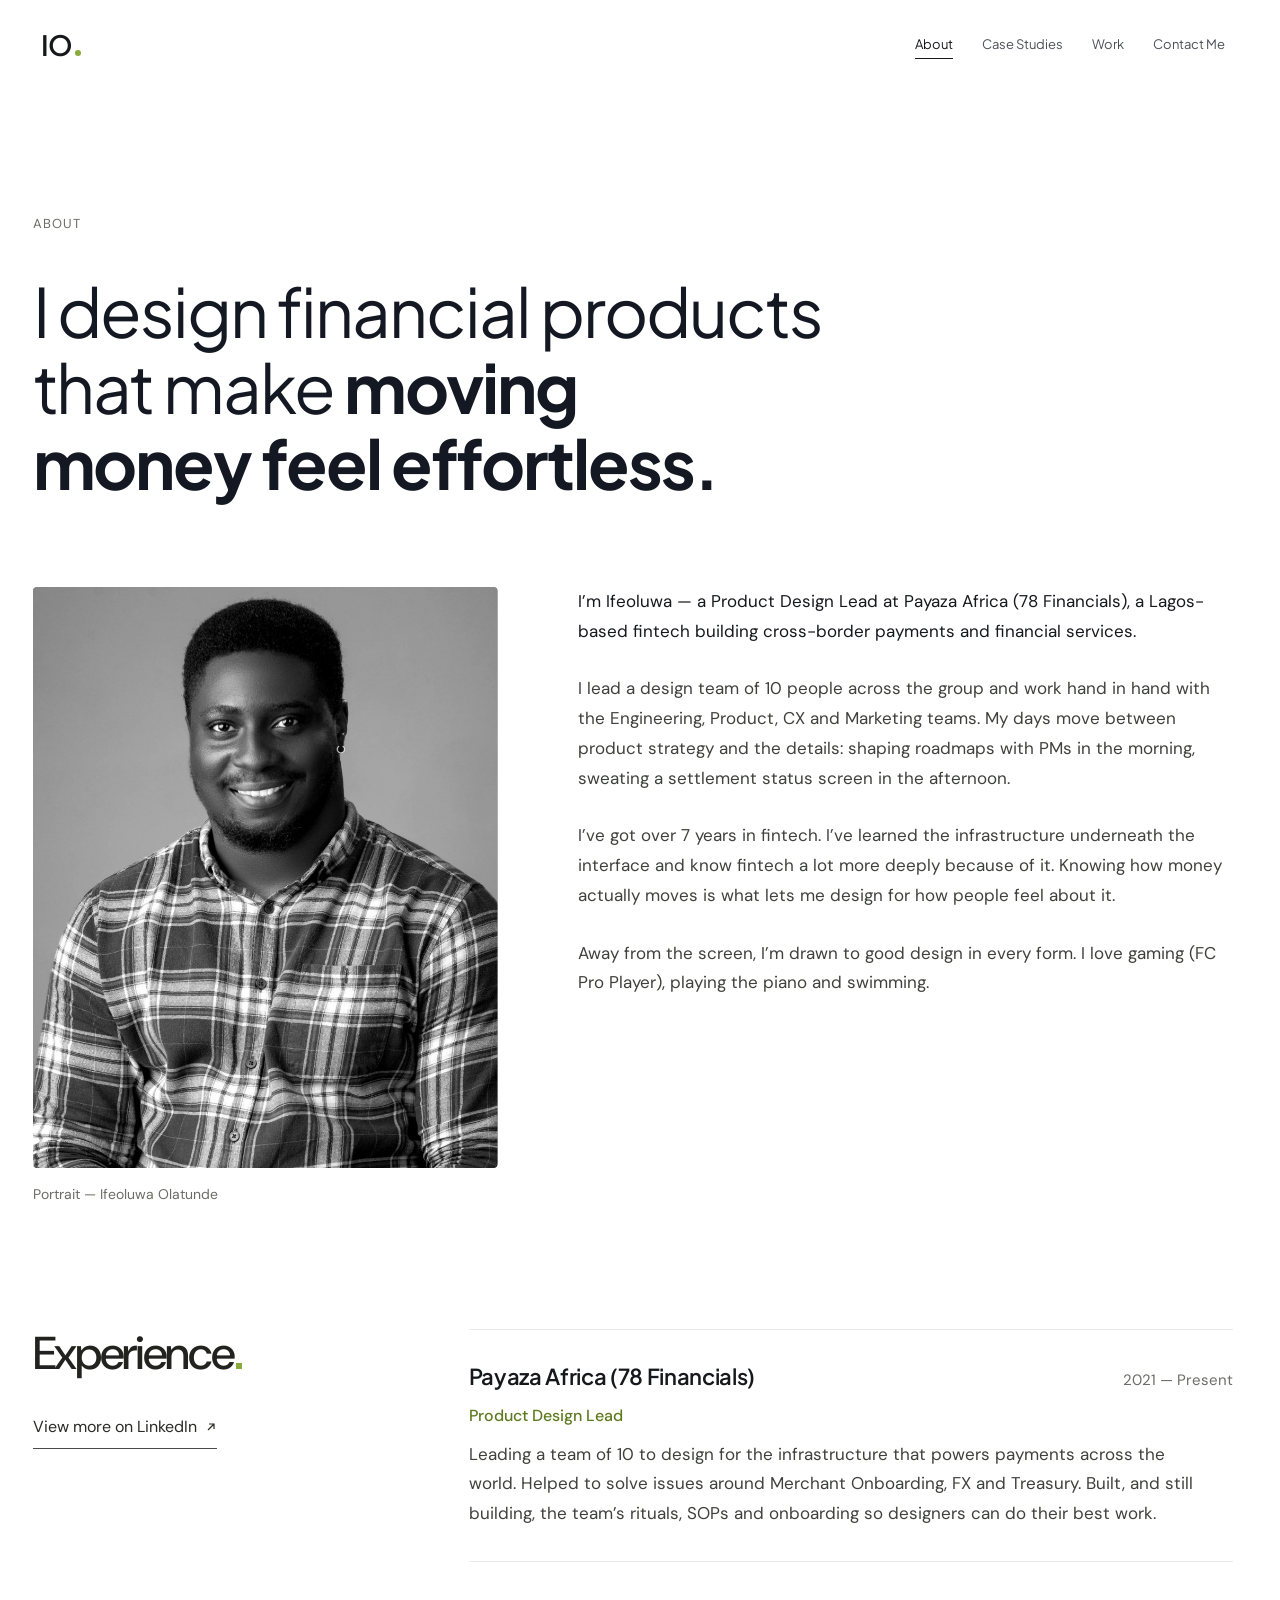
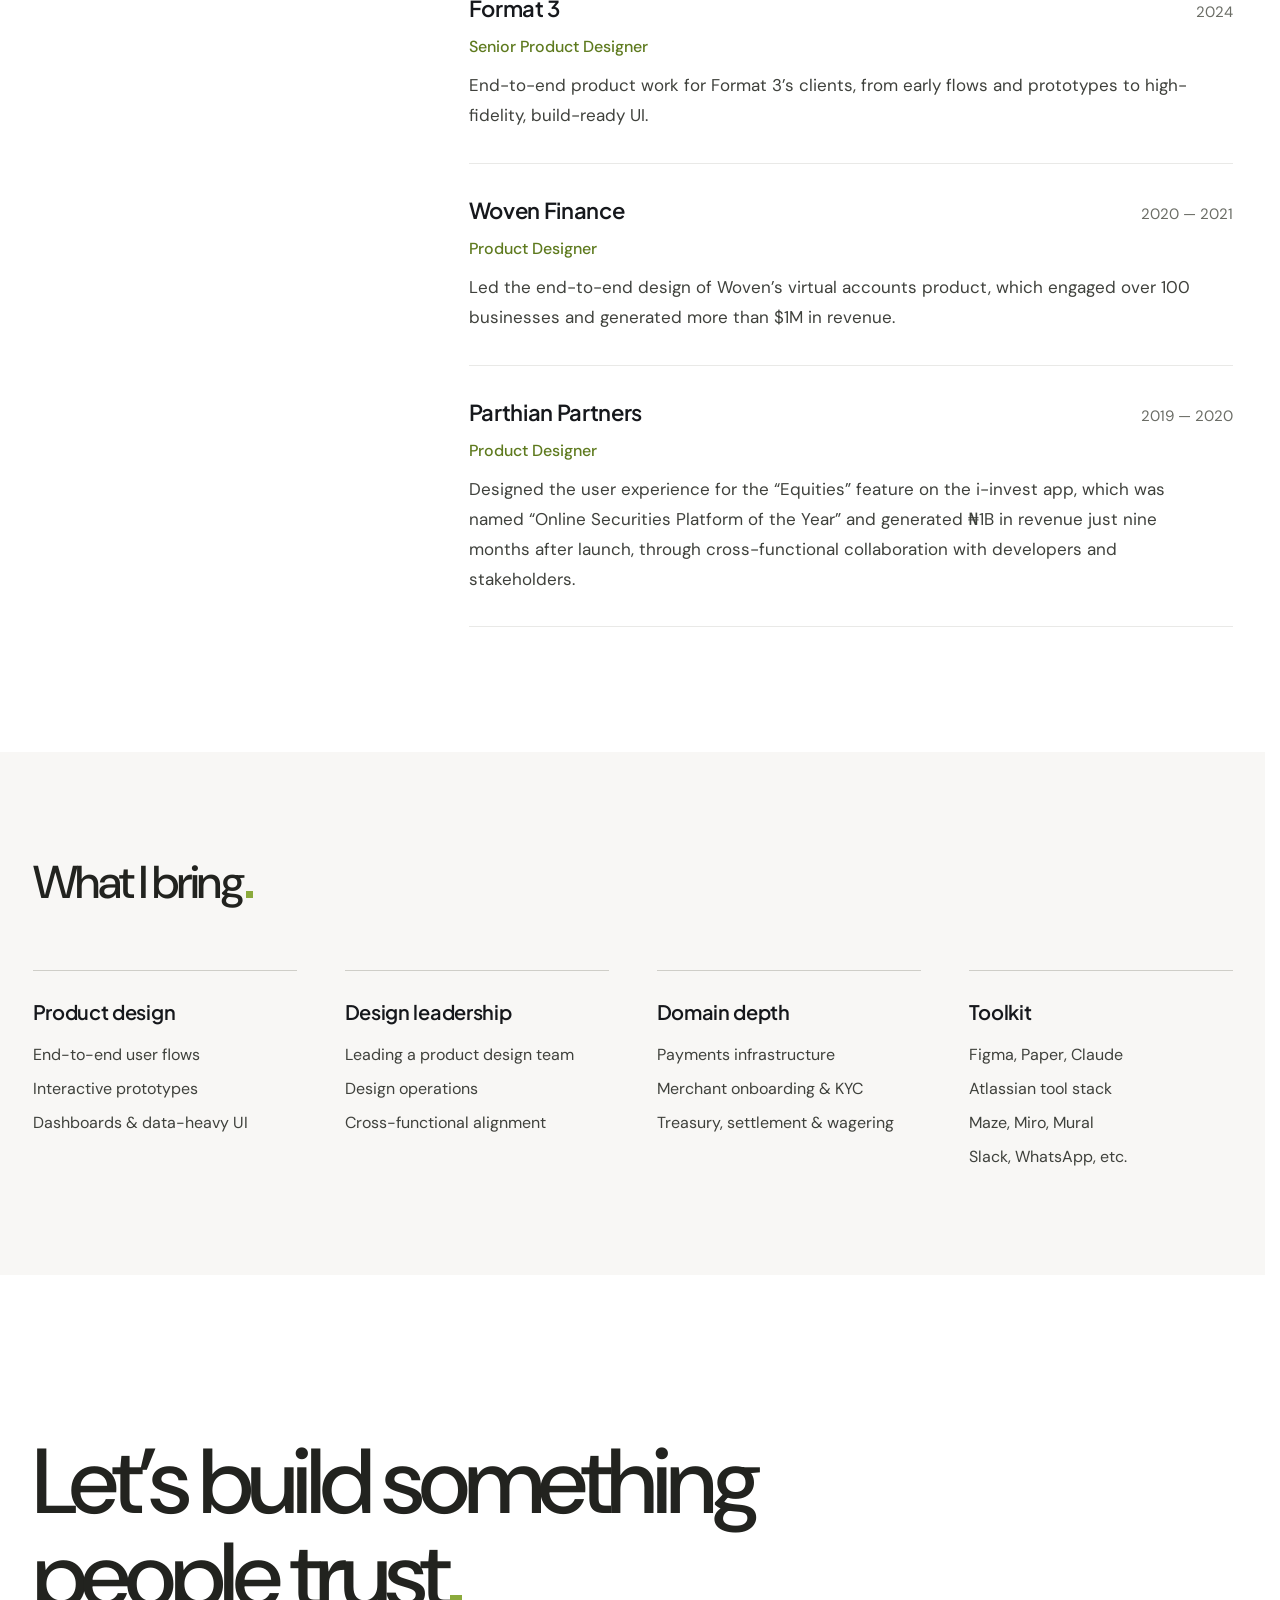
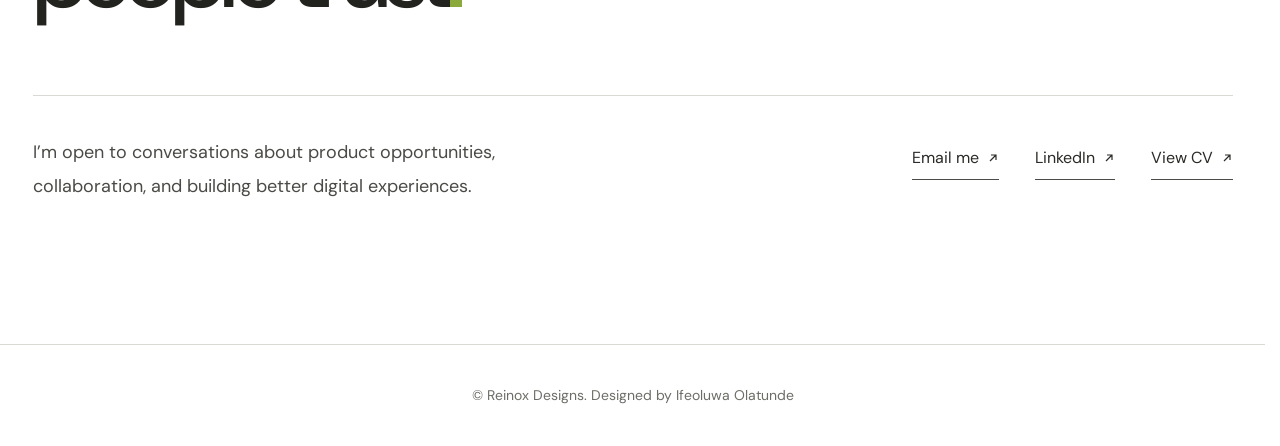
==== commit d2169c02: "Add a Contact page and swap Side Projects for Contact Me in the nav Contact lists email, phone and L" ====
--- a/about.html
+++ b/about.html
@@ -34,7 +34,7 @@
       <a href="/about" aria-current="page" data-h style="--i:1">About</a>
       <a href="/case-studies" data-h style="--i:2">Case Studies</a>
       <a href="/#experience" data-h style="--i:3">Work</a>
-      <a href="#side-projects" data-soon data-h style="--i:4">Side Projects</a>
+      <a href="/contact" data-h style="--i:4">Contact Me</a>
     </nav>
     <button class="menu-btn" type="button" aria-label="Open menu" data-h style="--i:5"><svg class="menu-btn-i" viewBox="0 0 22 10" aria-hidden="true"><path class="l1" d="M0 1h22"/><path class="l2" d="M8 9h14"/></svg></button>
   </div>
@@ -67,7 +67,7 @@
     <div class="wrap xp-in" data-r>
       <div class="xp-side">
         <h2 class="title split">Experience<span class="sq pop keep"></span></h2>
-        <span class="r-up" style="--d:200ms"><a class="lnk" data-link="linkedin" href="https://www.linkedin.com/" target="_blank" rel="noopener">View more on LinkedIn <span class="arr" aria-hidden="true"><svg viewBox="0 0 12 12" fill="none" stroke="currentColor" stroke-width="1.2"><path d="M3 9L9 3M4 3h5v5"/></svg><svg viewBox="0 0 12 12" fill="none" stroke="currentColor" stroke-width="1.2"><path d="M3 9L9 3M4 3h5v5"/></svg></span></a></span>
+        <span class="r-up" style="--d:200ms"><a class="lnk" data-link="linkedin" href="https://www.linkedin.com/in/ifeoluwa-olatunde/" target="_blank" rel="noopener">View more on LinkedIn <span class="arr" aria-hidden="true"><svg viewBox="0 0 12 12" fill="none" stroke="currentColor" stroke-width="1.2"><path d="M3 9L9 3M4 3h5v5"/></svg><svg viewBox="0 0 12 12" fill="none" stroke="currentColor" stroke-width="1.2"><path d="M3 9L9 3M4 3h5v5"/></svg></span></a></span>
       </div>
       <ol class="xp-roles">
         <li class="xp-role"><div class="rule"></div>
@@ -141,7 +141,7 @@
         <p class="r-up" style="--d:450ms">I’m open to conversations about product opportunities, collaboration, and building better digital experiences.</p>
         <div class="foot-links">
           <span class="r-up" style="--d:520ms"><a class="lnk" data-link="email" href="#contact">Email me <span class="arr" aria-hidden="true"><svg viewBox="0 0 12 12" fill="none" stroke="currentColor" stroke-width="1.2"><path d="M3 9L9 3M4 3h5v5"/></svg><svg viewBox="0 0 12 12" fill="none" stroke="currentColor" stroke-width="1.2"><path d="M3 9L9 3M4 3h5v5"/></svg></span></a></span>
-          <span class="r-up" style="--d:590ms"><a class="lnk" data-link="linkedin" href="https://www.linkedin.com/" target="_blank" rel="noopener">LinkedIn <span class="arr" aria-hidden="true"><svg viewBox="0 0 12 12" fill="none" stroke="currentColor" stroke-width="1.2"><path d="M3 9L9 3M4 3h5v5"/></svg><svg viewBox="0 0 12 12" fill="none" stroke="currentColor" stroke-width="1.2"><path d="M3 9L9 3M4 3h5v5"/></svg></span></a></span>
+          <span class="r-up" style="--d:590ms"><a class="lnk" data-link="linkedin" href="https://www.linkedin.com/in/ifeoluwa-olatunde/" target="_blank" rel="noopener">LinkedIn <span class="arr" aria-hidden="true"><svg viewBox="0 0 12 12" fill="none" stroke="currentColor" stroke-width="1.2"><path d="M3 9L9 3M4 3h5v5"/></svg><svg viewBox="0 0 12 12" fill="none" stroke="currentColor" stroke-width="1.2"><path d="M3 9L9 3M4 3h5v5"/></svg></span></a></span>
           <span class="r-up" style="--d:660ms"><a class="lnk" data-link="cv" href="#contact">View CV <span class="arr" aria-hidden="true"><svg viewBox="0 0 12 12" fill="none" stroke="currentColor" stroke-width="1.2"><path d="M3 9L9 3M4 3h5v5"/></svg><svg viewBox="0 0 12 12" fill="none" stroke="currentColor" stroke-width="1.2"><path d="M3 9L9 3M4 3h5v5"/></svg></span></a></span>
         </div>
       </div>
--- a/assets/site.css
+++ b/assets/site.css
@@ -229,6 +229,11 @@
 .xp { padding-bottom: clamp(88px, 9.7vw, 140px); }
 .xp-in { display: flex; flex-wrap: wrap; gap: 32px 64px; }
 .xp-side { flex: 1 1 300px; max-width: 372px; display: flex; flex-direction: column; align-items: flex-start; gap: 28px; }
+/* the title stays put while the roles scroll past, then leaves with the section */
+@media (min-width: 900px) {
+  .xp-in { align-items: flex-start; }
+  .xp-side { position: sticky; top: calc(var(--hdr-off, 0px) + 48px); transition: top .6s var(--expo); }
+}
 .xp-roles { flex: 2 1 560px; min-width: 0; max-width: 764px; margin-left: auto; }
 .xp-role .rule { background: var(--rule-soft); }
 .xp-role-in { display: flex; flex-direction: column; gap: 12px; padding-block: 32px; }
@@ -465,3 +470,45 @@
 .rings.has-on .ring:not(.on) { opacity: .4; }
 .rings.has-on .ring.on { transform: scale(1.03); }
 @media (max-width: 720px) { .cs-vis { aspect-ratio: 3 / 2; } }
+
+/* ───────── Contact ───────── */
+.ct-hero h1 { max-width: 15ch; }
+.ct-hero { padding-bottom: clamp(40px, 5vw, 80px); }
+.ct-lede { max-width: 560px; margin-top: 32px; font-size: clamp(17px, 1.32vw, 19px); line-height: 1.7; color: var(--body-soft); }
+.ct { padding-bottom: clamp(88px, 9.7vw, 140px); }
+.ct-list > li > .rule { background: var(--rule); }
+.ct-row { display: grid; grid-template-columns: minmax(120px, 220px) minmax(0, 1fr) auto; align-items: center; gap: 12px 32px; padding-block: clamp(26px, 3vw, 40px); }
+.ct-lab { display: flex; align-items: baseline; gap: 14px; font-size: 15px; color: var(--muted); }
+.ct-lab i { font-style: normal; font-size: 12px; color: var(--quiet); font-variant-numeric: tabular-nums; }
+.ct-val { min-width: 0; justify-self: start; font: 500 clamp(22px, 3.35vw, 48px)/1.15 var(--f-display); letter-spacing: -.035em; color: var(--ink); overflow-wrap: anywhere; }
+.ct-val span { background: linear-gradient(currentColor, currentColor) 0 100% / 0 2px no-repeat; transition: background-size .7s var(--expo); padding-bottom: .04em; }
+.ct-act { display: flex; align-items: center; gap: 12px; }
+.ct-copy {
+  display: inline-flex; align-items: center; gap: 8px; height: 44px; padding: 0 16px; border: 1px solid var(--rule); border-radius: 999px;
+  background: var(--bg); color: var(--body-soft); font: 400 14px/1 var(--f-text); cursor: pointer; transition: border-color .3s, color .3s, background-color .3s;
+}
+.ct-copy svg { width: 15px; height: 15px; }
+.ct-copy:hover { border-color: var(--ink); color: var(--ink); }
+.ct-copy.done { background: var(--accent-ink); border-color: var(--accent-ink); color: var(--on-ink); }
+.ct-go {
+  display: grid; place-items: center; width: 56px; height: 56px; flex: none; border: 1px solid var(--rule); border-radius: 50%; color: var(--ink);
+  transition: background-color .45s var(--expo), border-color .45s var(--expo), color .45s var(--expo);
+}
+.ct-go svg { width: 20px; height: 20px; transition: transform .5s var(--expo); }
+@media (hover: hover) {
+  .ct-row:hover .ct-val span { background-size: 100% 2px; }
+  .ct-row:hover .ct-go { background: var(--ink); border-color: var(--ink); color: var(--on-ink); }
+  .ct-row:hover .ct-go svg { transform: translate(2px, -2px); }
+}
+.ct-info { display: grid; grid-template-columns: repeat(3, minmax(0, 1fr)); gap: 28px 48px; margin-top: clamp(56px, 6vw, 88px); }
+.ct-info div { display: flex; flex-direction: column; gap: 8px; }
+.ct-info dt { font-size: 14px; color: var(--muted); }
+.ct-info dd { margin: 0; font-size: 17px; line-height: 1.6; color: var(--ink); font-variant-numeric: tabular-nums; }
+.ct-dot { display: inline-block; width: 7px; height: 7px; margin-right: 10px; border-radius: 50%; background: var(--accent); vertical-align: 2px; animation: ct-pulse 2.4s ease-in-out infinite; }
+@keyframes ct-pulse { 50% { opacity: .3; } }
+@media (max-width: 760px) {
+  .ct-row { grid-template-columns: minmax(0, 1fr) auto; grid-template-areas: "lab act" "val val"; align-items: center; }
+  .ct-lab { grid-area: lab; } .ct-val { grid-area: val; } .ct-act { grid-area: act; }
+  .ct-go { width: 44px; height: 44px; }
+  .ct-info { grid-template-columns: 1fr; }
+}
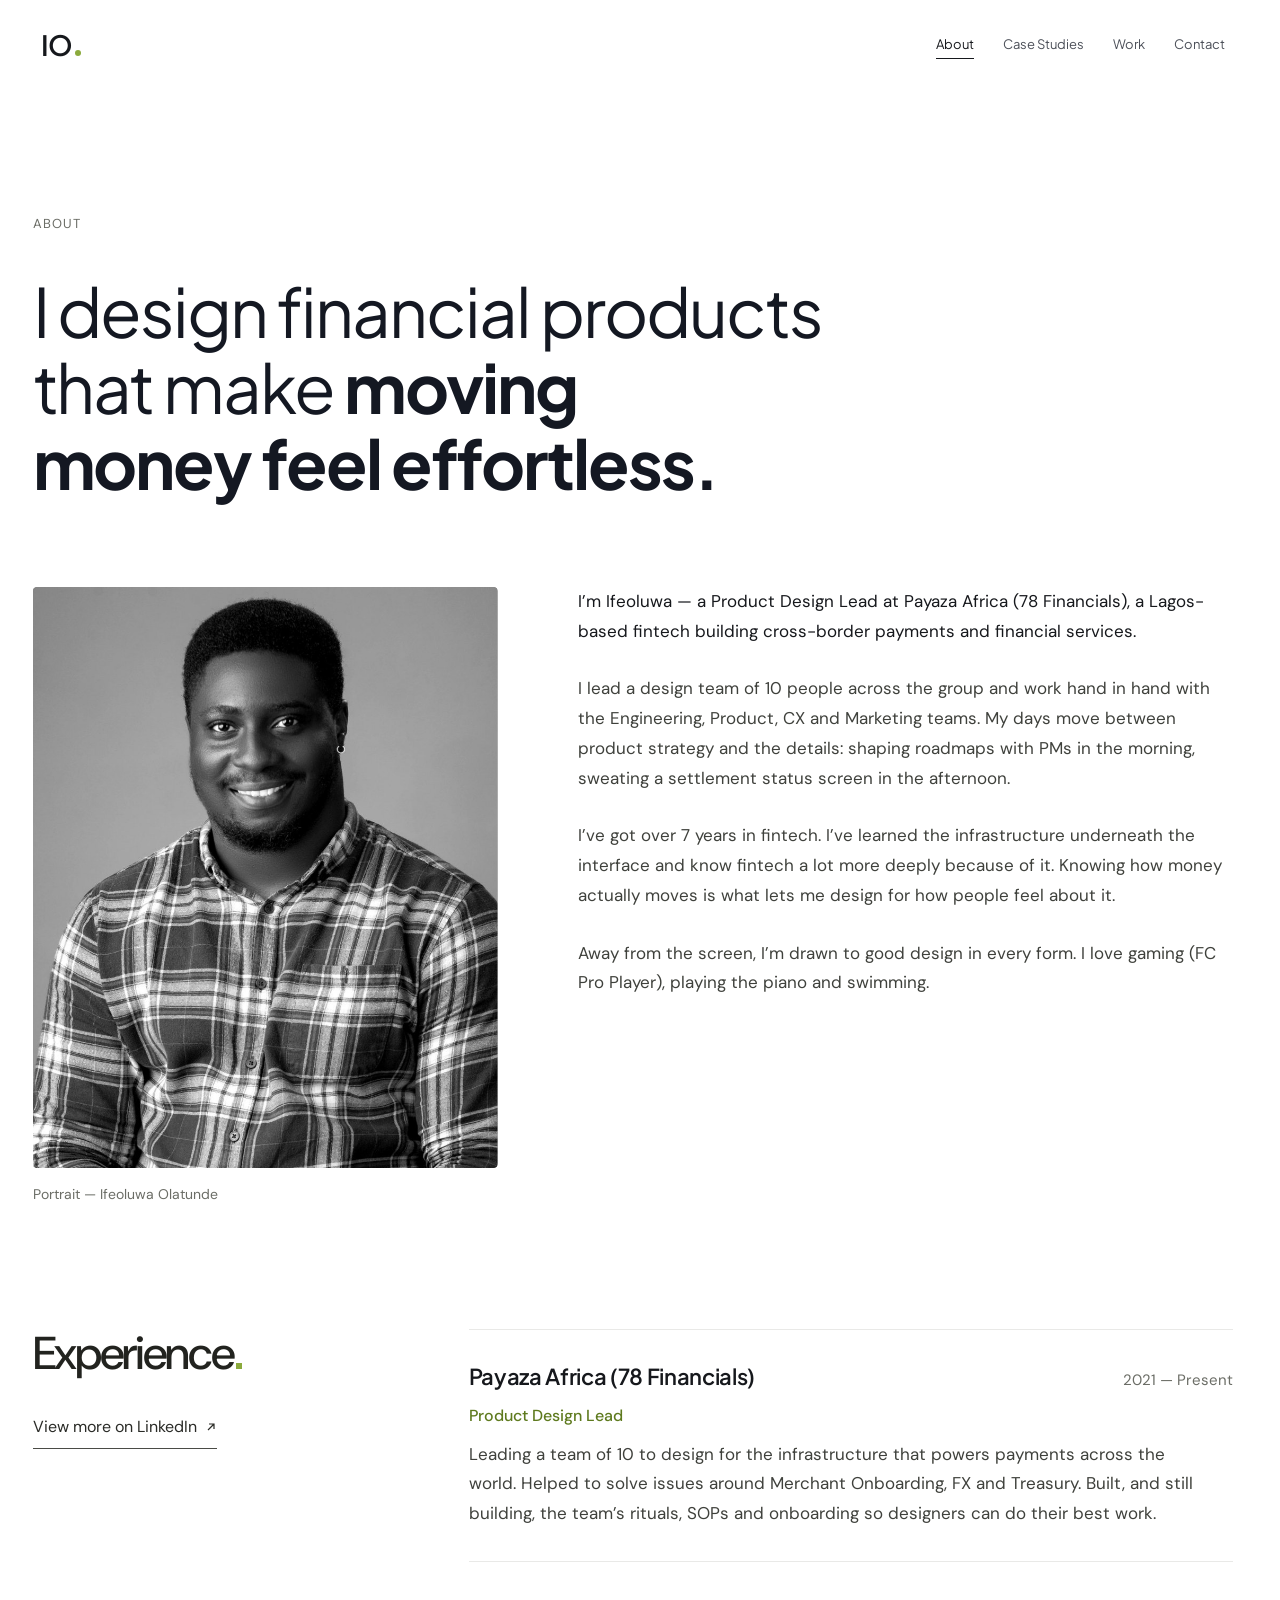
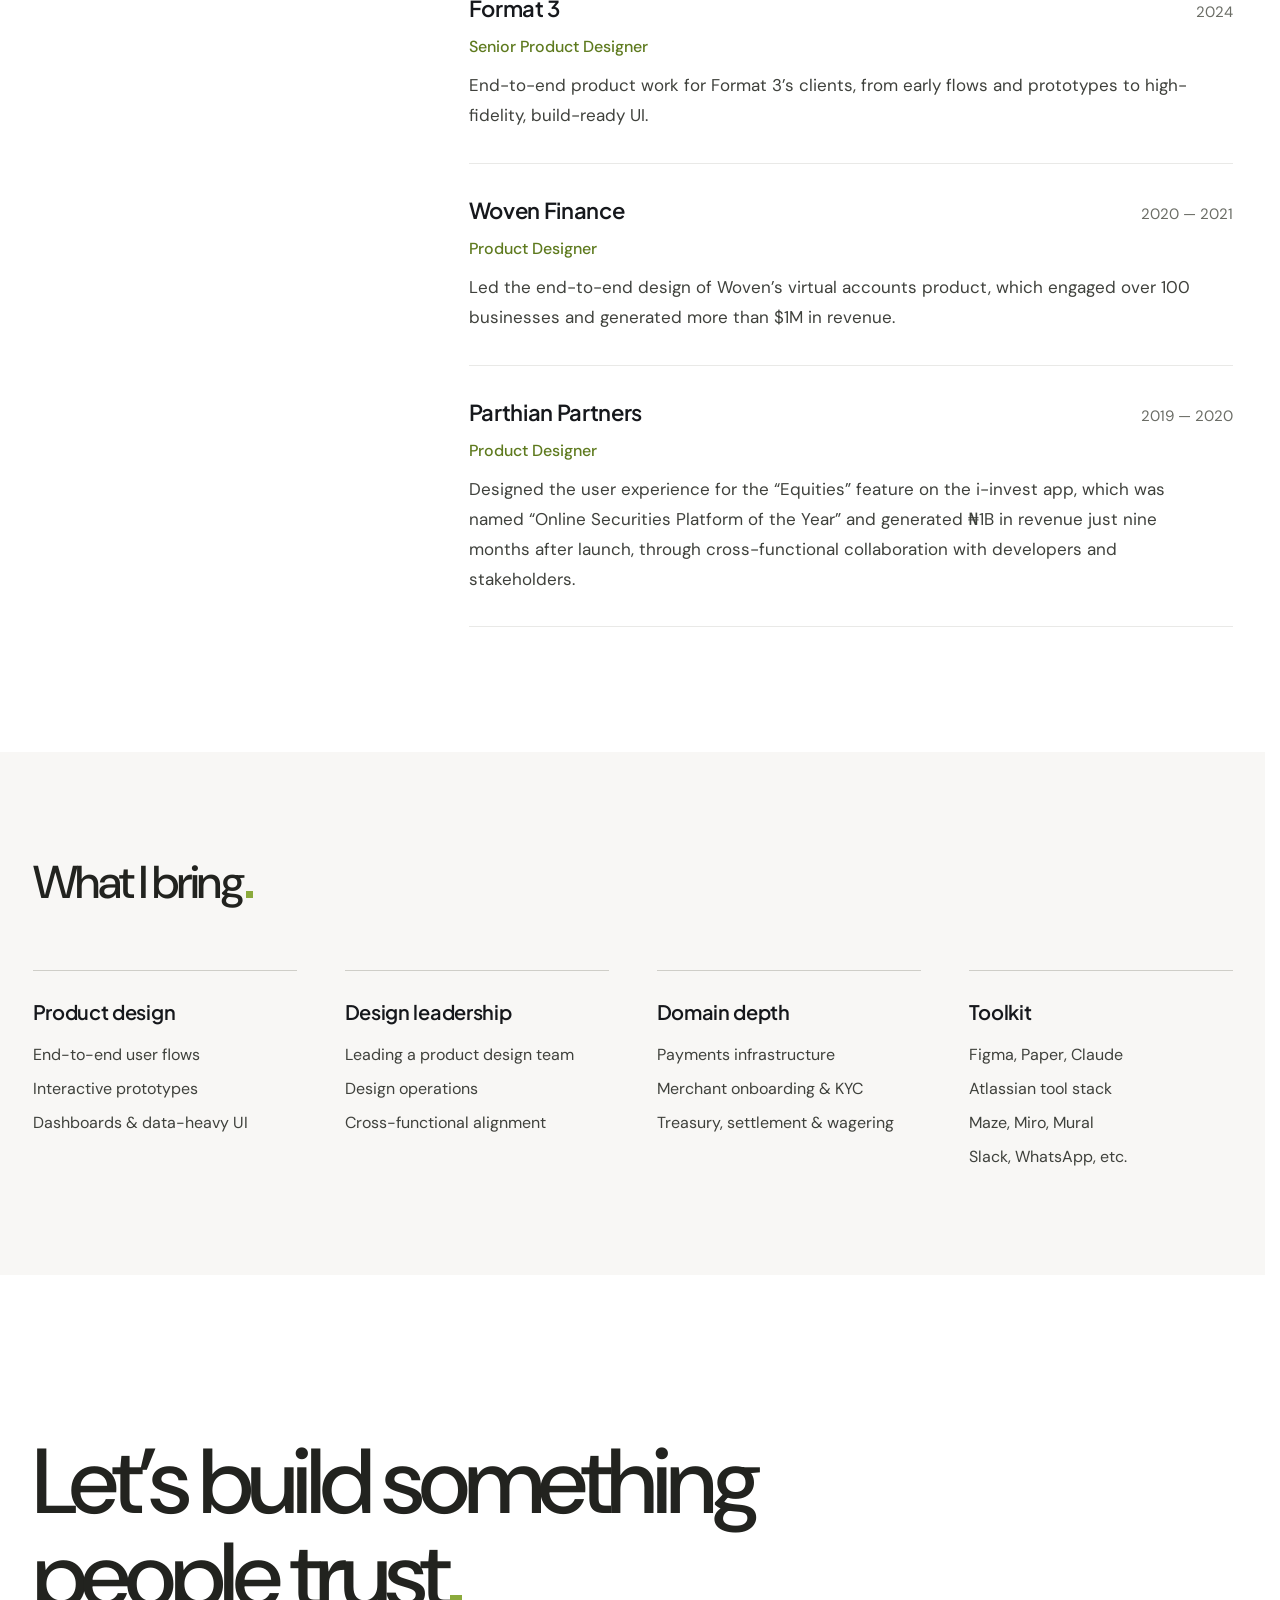
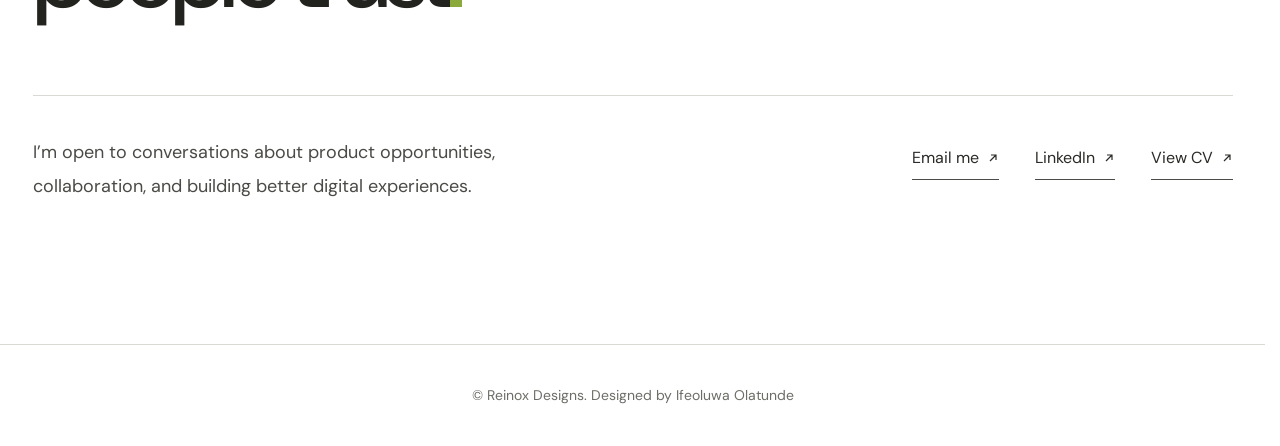
==== commit b0726726: "Contact: rename nav item to Contact and drop the details row Co-Authored-By: Claude Opus 5.5 <norepl" ====
--- a/about.html
+++ b/about.html
@@ -34,7 +34,7 @@
       <a href="/about" aria-current="page" data-h style="--i:1">About</a>
       <a href="/case-studies" data-h style="--i:2">Case Studies</a>
       <a href="/#experience" data-h style="--i:3">Work</a>
-      <a href="/contact" data-h style="--i:4">Contact Me</a>
+      <a href="/contact" data-h style="--i:4">Contact</a>
     </nav>
     <button class="menu-btn" type="button" aria-label="Open menu" data-h style="--i:5"><svg class="menu-btn-i" viewBox="0 0 22 10" aria-hidden="true"><path class="l1" d="M0 1h22"/><path class="l2" d="M8 9h14"/></svg></button>
   </div>
--- a/assets/site.css
+++ b/assets/site.css
@@ -500,15 +500,8 @@
   .ct-row:hover .ct-go { background: var(--ink); border-color: var(--ink); color: var(--on-ink); }
   .ct-row:hover .ct-go svg { transform: translate(2px, -2px); }
 }
-.ct-info { display: grid; grid-template-columns: repeat(3, minmax(0, 1fr)); gap: 28px 48px; margin-top: clamp(56px, 6vw, 88px); }
-.ct-info div { display: flex; flex-direction: column; gap: 8px; }
-.ct-info dt { font-size: 14px; color: var(--muted); }
-.ct-info dd { margin: 0; font-size: 17px; line-height: 1.6; color: var(--ink); font-variant-numeric: tabular-nums; }
-.ct-dot { display: inline-block; width: 7px; height: 7px; margin-right: 10px; border-radius: 50%; background: var(--accent); vertical-align: 2px; animation: ct-pulse 2.4s ease-in-out infinite; }
-@keyframes ct-pulse { 50% { opacity: .3; } }
 @media (max-width: 760px) {
   .ct-row { grid-template-columns: minmax(0, 1fr) auto; grid-template-areas: "lab act" "val val"; align-items: center; }
   .ct-lab { grid-area: lab; } .ct-val { grid-area: val; } .ct-act { grid-area: act; }
   .ct-go { width: 44px; height: 44px; }
-  .ct-info { grid-template-columns: 1fr; }
-}
+}
